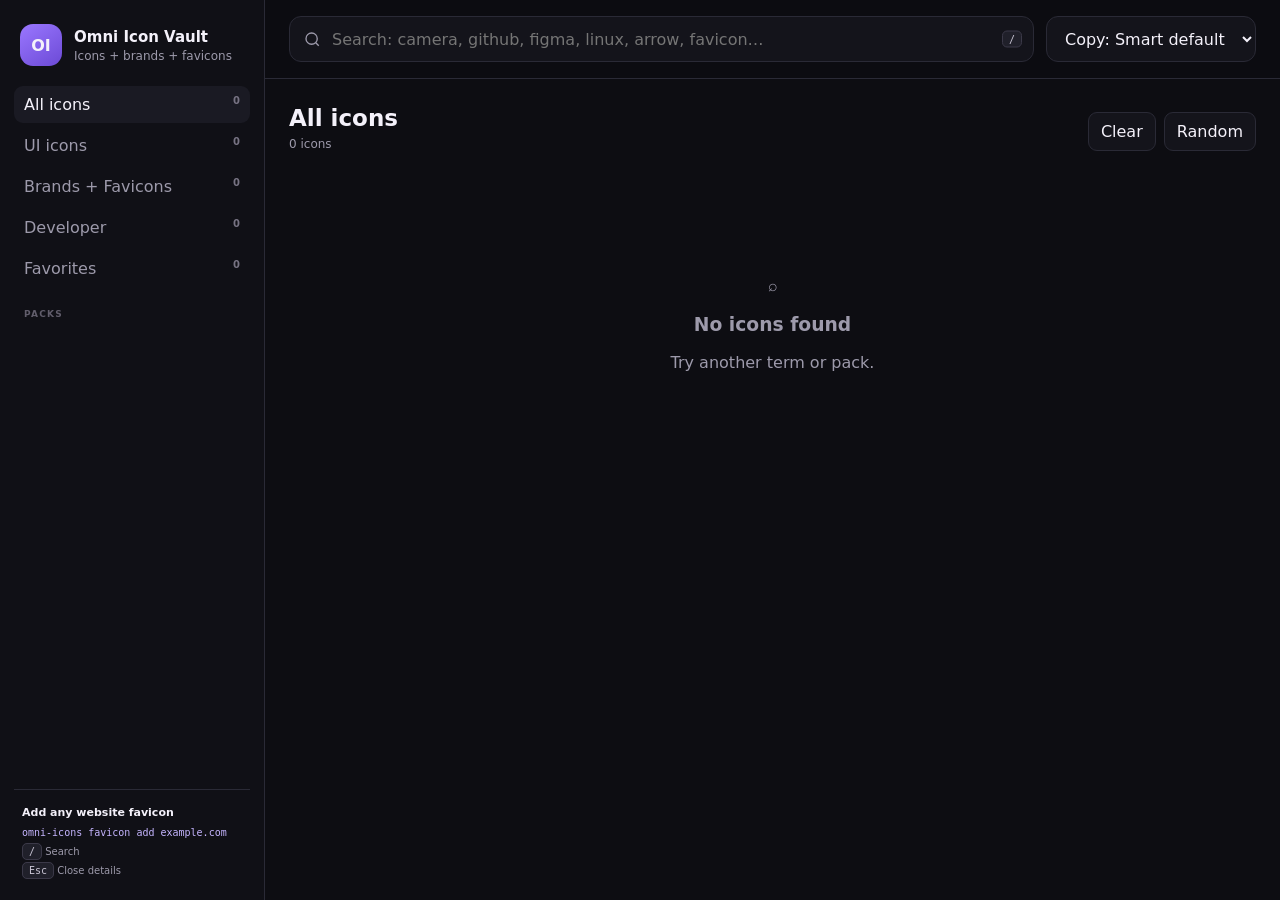
==== browser/index.html @ 98520dc5 "Omni Icon Vault 4.0.0" ====
<!doctype html><html lang="en"><head><meta charset="utf-8"><meta name="viewport" content="width=device-width,initial-scale=1"><title>Omni Icon Vault</title><link rel="stylesheet" href="../vendor/fontawesome/css/all.min.css"><link rel="stylesheet" href="../vendor/bootstrap/font/bootstrap-icons.min.css"><link rel="stylesheet" href="fonts.css"><link rel="stylesheet" href="style.css"></head><body>
<div class="shell"><aside class="sidebar"><div class="brand"><div class="brand-mark">OI</div><div><h1>Omni Icon Vault</h1><p>Icons + brands + favicons</p></div></div>
<nav class="source-list" id="sourceList">
<button class="source active" data-source="all"><span>All icons</span><b id="count-all">0</b></button>
<button class="source" data-source="kind:ui"><span>UI icons</span><b id="count-ui">0</b></button>
<button class="source" data-source="kind:brand"><span>Brands + Favicons</span><b id="count-brand">0</b></button>
<button class="source" data-source="kind:developer"><span>Developer</span><b id="count-developer">0</b></button>
<button class="source" data-source="favorites"><span>Favorites</span><b id="count-favorites">0</b></button>
<div class="nav-heading">PACKS</div><div id="packSources"></div></nav>
<div class="sidebar-note"><strong>Add any website favicon</strong><code>omni-icons favicon add example.com</code><span><kbd>/</kbd> Search</span><span><kbd>Esc</kbd> Close details</span></div></aside>
<main class="main"><header class="topbar"><div class="search-wrap"><svg viewBox="0 0 24 24"><path d="m21 21-4.3-4.3m2.3-5.2A7.5 7.5 0 1 1 4 11.5a7.5 7.5 0 0 1 15 0Z"/></svg><input id="search" autocomplete="off" placeholder="Search: camera, github, figma, linux, arrow, favicon…"><kbd>/</kbd></div><select id="copyMode"><option value="smart">Copy: Smart default</option><option value="svg">Copy: SVG</option><option value="glyph">Copy: Glyph</option><option value="html">Copy: HTML</option><option value="css">Copy: CSS</option><option value="id">Copy: Canonical ID</option></select></header>
<section class="toolbar"><div><h2 id="viewTitle">All icons</h2><p id="resultText">Loading local index…</p></div><div class="toolbar-actions"><button id="clearSearch" class="ghost">Clear</button><button id="randomIcon" class="ghost">Random</button></div></section><section class="icon-grid" id="grid"></section><div class="empty hidden" id="empty"><div>⌕</div><h3>No icons found</h3><p>Try another term or pack.</p></div><button id="loadMore" class="load-more hidden">Show more</button></main></div>
<div class="toast" id="toast">Copied</div><dialog id="details"><button class="dialog-close" id="closeDialog">×</button><div class="detail-preview" id="detailPreview"></div><div class="detail-meta"><div class="eyebrow" id="detailSource"></div><h2 id="detailName"></h2><p id="detailCode"></p><div class="copy-stack"><button data-copy="id"><b>Icon ID</b><code id="idValue"></code></button><button data-copy="glyph" id="glyphCopyButton"><b>Glyph</b><span id="glyphValue"></span></button><button data-copy="html"><b>HTML</b><code id="htmlValue"></code></button><button data-copy="css"><b>CSS</b><code id="cssValue"></code></button><button data-copy="svg" id="svgCopyButton"><b>SVG</b><span>Copy editable vector</span></button><button data-copy="asset" id="assetCopyButton"><b>Asset</b><span id="assetValue">Copy local asset path</span></button></div><button id="favoriteButton" class="favorite-button">☆ Add to favorites</button></div></dialog>
<script src="icon-data.js"></script><script src="source-meta.js"></script><script src="app.js"></script></body></html>
---- browser/fonts.css ----
/* Rewritten by tools/build-index.py after icon sources are installed. */
@font-face{font-family:"Symbols Nerd Font Mono";src:url("assets/nerd-symbols.ttf") format("truetype");font-display:block}
@font-face{font-family:"Material Symbols Outlined";src:url("assets/material-symbols-outlined.ttf") format("truetype");font-display:block}
---- browser/style.css ----
:root{--bg:#0d0d12;--panel:#14141b;--panel2:#1a1a23;--line:#2a2a36;--text:#f4f1fa;--muted:#9d9aab;--accent:#9a77ff;--accent2:#c5b5ff;--shadow:0 24px 70px rgba(0,0,0,.35)}*{box-sizing:border-box}html,body{margin:0;background:var(--bg);color:var(--text);font-family:Inter,ui-sans-serif,system-ui,sans-serif}button,input,select{font:inherit}.shell{min-height:100vh;display:grid;grid-template-columns:265px 1fr}.sidebar{position:sticky;top:0;height:100vh;border-right:1px solid var(--line);padding:20px 14px;background:#101016;display:flex;flex-direction:column;overflow:auto}.brand{display:flex;align-items:center;gap:12px;padding:4px 6px 20px}.brand-mark{width:42px;height:42px;border-radius:13px;display:grid;place-items:center;background:linear-gradient(145deg,var(--accent),#6c4ad6);font-weight:900}.brand h1{font-size:15px;margin:0 0 3px}.brand p{margin:0;color:var(--muted);font-size:12px}.source-list,#packSources{display:grid;gap:4px}.source{border:0;background:transparent;color:var(--muted);border-radius:9px;padding:9px 10px;display:flex;justify-content:space-between;cursor:pointer;text-align:left}.source:hover,.source.active{background:var(--panel2);color:var(--text)}.source b{font-size:10px;color:#777383}.nav-heading{font-size:9px;font-weight:800;letter-spacing:.14em;color:#615d6b;padding:18px 10px 7px}.sidebar-note{margin-top:auto;border-top:1px solid var(--line);padding:16px 8px 4px;color:var(--muted);font-size:10px;display:grid;gap:8px}.sidebar-note strong{color:var(--text);font-size:11px}.sidebar-note code{white-space:normal;color:var(--accent2)}kbd{border:1px solid #3b3948;background:#20202a;border-radius:5px;padding:2px 6px;color:#c9c5d4;font-size:10px}.main{min-width:0}.topbar{position:sticky;top:0;z-index:5;padding:16px 24px;border-bottom:1px solid var(--line);background:rgba(13,13,18,.88);backdrop-filter:blur(16px);display:flex;gap:12px}.search-wrap{position:relative;flex:1}.search-wrap svg{position:absolute;left:14px;top:50%;transform:translateY(-50%);width:18px;fill:none;stroke:var(--muted);stroke-width:1.8}.search-wrap input{width:100%;height:46px;border:1px solid var(--line);border-radius:12px;background:var(--panel);color:var(--text);padding:0 48px 0 42px;outline:none}.search-wrap kbd{position:absolute;right:12px;top:50%;transform:translateY(-50%)}select{border:1px solid var(--line);border-radius:12px;background:var(--panel);color:var(--text);padding:0 14px}.toolbar{padding:26px 24px 17px;display:flex;align-items:end;justify-content:space-between}.toolbar h2{margin:0;font-size:23px}.toolbar p{margin:6px 0 0;color:var(--muted);font-size:12px}.toolbar-actions{display:flex;gap:8px}.ghost,.load-more,.favorite-button{border:1px solid var(--line);background:var(--panel);color:var(--text);border-radius:9px;padding:9px 12px;cursor:pointer}.icon-grid{padding:0 24px 28px;display:grid;grid-template-columns:repeat(auto-fill,minmax(145px,1fr));gap:9px}.icon-card{position:relative;min-height:145px;border:1px solid var(--line);background:var(--panel);border-radius:13px;padding:24px 10px 10px;display:flex;flex-direction:column;align-items:center;justify-content:center;gap:10px;cursor:pointer;transition:.14s;overflow:hidden}.icon-card:hover{transform:translateY(-2px);border-color:#484355;background:#181820}.icon-card .icon{font-size:36px;height:44px;min-width:44px;display:grid;place-items:center;line-height:1}.icon-card .name{width:100%;font-size:11px;color:#d0ccd7;text-align:center;white-space:nowrap;overflow:hidden;text-overflow:ellipsis}.icon-card .pack{font-size:9px;color:#6f6b79;white-space:nowrap;overflow:hidden;text-overflow:ellipsis;max-width:100%}.kind-pill{position:absolute;left:8px;top:8px;font-size:8px;text-transform:uppercase;letter-spacing:.06em;color:#767180}.more{position:absolute;right:5px;top:2px;border:0;background:transparent;color:#777383;font-size:17px;cursor:pointer}.material-icon{font-family:"Material Symbols Outlined";font-variation-settings:'FILL' 0,'wght' 400,'GRAD' 0,'opsz' 24}.nerd-icon{font-family:"Symbols Nerd Font Mono"}.svg-icon{display:inline-grid;place-items:center;color:currentColor}.svg-icon svg{width:1em;height:1em;display:block;max-width:1em;max-height:1em}.render-fill svg{fill:currentColor}.render-stroke svg{stroke:currentColor}.raster-icon{display:block;width:1em;height:1em;object-fit:contain;border-radius:.12em}.detail-preview .raster-icon{width:1em;height:1em}.load-more{display:block;margin:0 auto 36px}.hidden{display:none!important}.empty{text-align:center;color:var(--muted);padding:80px 20px}.toast{position:fixed;left:50%;bottom:30px;z-index:20;transform:translate(-50%,20px);padding:10px 15px;background:#f3effa;color:#17131e;border-radius:9px;box-shadow:var(--shadow);opacity:0;transition:.2s}.toast.show{opacity:1;transform:translate(-50%,0)}dialog{width:min(760px,calc(100vw - 30px));border:1px solid #383544;border-radius:18px;background:#121219;color:var(--text);padding:0;box-shadow:var(--shadow);grid-template-columns:40% 60%;overflow:hidden}dialog[open]{display:grid}dialog::backdrop{background:rgba(0,0,0,.72)}.dialog-close{position:absolute;right:12px;top:10px;border:0;background:#25242d;color:#bcb7c6;border-radius:50%;width:31px;height:31px;font-size:21px}.detail-preview{min-height:390px;background:#191820;display:grid;place-items:center;font-size:92px;border-right:1px solid var(--line)}.detail-meta{padding:38px 28px 28px;min-width:0}.eyebrow{text-transform:uppercase;letter-spacing:.1em;color:var(--accent2);font-size:9px;font-weight:800}.detail-meta h2{font-size:25px;margin:8px 0}.detail-meta>p{margin:0 0 24px;color:var(--muted);font-size:12px}.copy-stack{display:grid;gap:7px}.copy-stack button{width:100%;min-width:0;text-align:left;border:1px solid var(--line);background:#181820;color:var(--text);border-radius:10px;padding:10px 12px;cursor:pointer;display:grid;grid-template-columns:70px 1fr;gap:8px}.copy-stack button:disabled{opacity:.38;cursor:not-allowed}.copy-stack b{font-size:11px}.copy-stack span,.copy-stack code{color:var(--muted);font-size:10px;white-space:nowrap;overflow:hidden;text-overflow:ellipsis}.favorite-button{margin-top:14px;width:100%}.favorite-button.on{color:#e8d87d}@media(max-width:850px){.shell{grid-template-columns:1fr}.sidebar{position:relative;height:auto;border-right:0;border-bottom:1px solid var(--line)}.source-list,#packSources{display:flex;overflow:auto}.nav-heading,.sidebar-note{display:none}.topbar{padding:12px}.toolbar{padding:20px 14px 14px}.icon-grid{padding:0 14px 22px;grid-template-columns:repeat(auto-fill,minmax(120px,1fr))}dialog[open]{display:block}.detail-preview{min-height:220px;border-right:0;border-bottom:1px solid var(--line)}}@media(max-width:560px){.topbar{flex-direction:column}.topbar select{height:42px}.toolbar-actions{display:none}.icon-grid{grid-template-columns:repeat(3,1fr);gap:7px}.icon-card{min-height:118px}.icon-card .icon{font-size:28px}.icon-card .pack{display:none}}
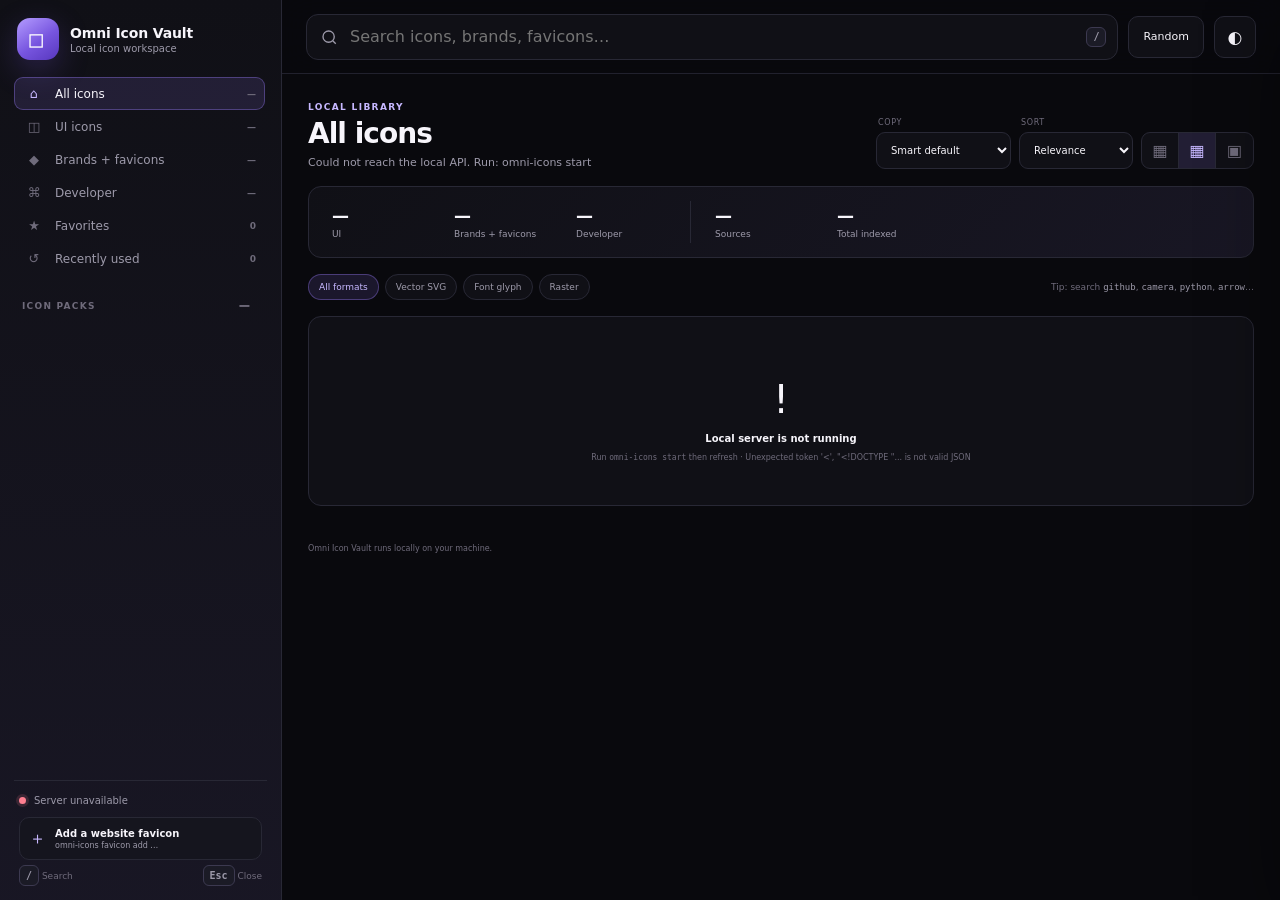
==== commit ebc9a0c9: "Upgrade Omni Icon Vault to 4.1.0" ====
--- a/browser/index.html
+++ b/browser/index.html
@@ -1,14 +1,194 @@
-<!doctype html><html lang="en"><head><meta charset="utf-8"><meta name="viewport" content="width=device-width,initial-scale=1"><title>Omni Icon Vault</title><link rel="stylesheet" href="../vendor/fontawesome/css/all.min.css"><link rel="stylesheet" href="../vendor/bootstrap/font/bootstrap-icons.min.css"><link rel="stylesheet" href="fonts.css"><link rel="stylesheet" href="style.css"></head><body>
-<div class="shell"><aside class="sidebar"><div class="brand"><div class="brand-mark">OI</div><div><h1>Omni Icon Vault</h1><p>Icons + brands + favicons</p></div></div>
-<nav class="source-list" id="sourceList">
-<button class="source active" data-source="all"><span>All icons</span><b id="count-all">0</b></button>
-<button class="source" data-source="kind:ui"><span>UI icons</span><b id="count-ui">0</b></button>
-<button class="source" data-source="kind:brand"><span>Brands + Favicons</span><b id="count-brand">0</b></button>
-<button class="source" data-source="kind:developer"><span>Developer</span><b id="count-developer">0</b></button>
-<button class="source" data-source="favorites"><span>Favorites</span><b id="count-favorites">0</b></button>
-<div class="nav-heading">PACKS</div><div id="packSources"></div></nav>
-<div class="sidebar-note"><strong>Add any website favicon</strong><code>omni-icons favicon add example.com</code><span><kbd>/</kbd> Search</span><span><kbd>Esc</kbd> Close details</span></div></aside>
-<main class="main"><header class="topbar"><div class="search-wrap"><svg viewBox="0 0 24 24"><path d="m21 21-4.3-4.3m2.3-5.2A7.5 7.5 0 1 1 4 11.5a7.5 7.5 0 0 1 15 0Z"/></svg><input id="search" autocomplete="off" placeholder="Search: camera, github, figma, linux, arrow, favicon…"><kbd>/</kbd></div><select id="copyMode"><option value="smart">Copy: Smart default</option><option value="svg">Copy: SVG</option><option value="glyph">Copy: Glyph</option><option value="html">Copy: HTML</option><option value="css">Copy: CSS</option><option value="id">Copy: Canonical ID</option></select></header>
-<section class="toolbar"><div><h2 id="viewTitle">All icons</h2><p id="resultText">Loading local index…</p></div><div class="toolbar-actions"><button id="clearSearch" class="ghost">Clear</button><button id="randomIcon" class="ghost">Random</button></div></section><section class="icon-grid" id="grid"></section><div class="empty hidden" id="empty"><div>⌕</div><h3>No icons found</h3><p>Try another term or pack.</p></div><button id="loadMore" class="load-more hidden">Show more</button></main></div>
-<div class="toast" id="toast">Copied</div><dialog id="details"><button class="dialog-close" id="closeDialog">×</button><div class="detail-preview" id="detailPreview"></div><div class="detail-meta"><div class="eyebrow" id="detailSource"></div><h2 id="detailName"></h2><p id="detailCode"></p><div class="copy-stack"><button data-copy="id"><b>Icon ID</b><code id="idValue"></code></button><button data-copy="glyph" id="glyphCopyButton"><b>Glyph</b><span id="glyphValue"></span></button><button data-copy="html"><b>HTML</b><code id="htmlValue"></code></button><button data-copy="css"><b>CSS</b><code id="cssValue"></code></button><button data-copy="svg" id="svgCopyButton"><b>SVG</b><span>Copy editable vector</span></button><button data-copy="asset" id="assetCopyButton"><b>Asset</b><span id="assetValue">Copy local asset path</span></button></div><button id="favoriteButton" class="favorite-button">☆ Add to favorites</button></div></dialog>
-<script src="icon-data.js"></script><script src="source-meta.js"></script><script src="app.js"></script></body></html>
+<!doctype html>
+<html lang="en" data-theme="dark">
+<head>
+  <meta charset="utf-8">
+  <meta name="viewport" content="width=device-width,initial-scale=1">
+  <meta name="color-scheme" content="dark light">
+  <meta name="theme-color" content="#0b0b10">
+  <title>Omni Icon Vault</title>
+  <link rel="stylesheet" href="../vendor/fontawesome/css/all.min.css">
+  <link rel="stylesheet" href="../vendor/bootstrap/font/bootstrap-icons.min.css">
+  <link rel="stylesheet" href="fonts.css">
+  <link rel="stylesheet" href="style.css">
+</head>
+<body>
+<div class="app-shell">
+  <aside class="sidebar" id="sidebar">
+    <div class="brand-row">
+      <button class="brand-mark" id="homeButton" aria-label="Show all icons">
+        <span class="brand-diamond">◇</span>
+      </button>
+      <div class="brand-copy">
+        <strong>Omni Icon Vault</strong>
+        <span id="versionLabel">Local icon workspace</span>
+      </div>
+      <button class="icon-button mobile-only" id="closeSidebar" aria-label="Close sidebar">×</button>
+    </div>
+
+    <nav class="primary-nav" id="sourceList" aria-label="Icon library filters">
+      <button class="nav-item active" data-source="all">
+        <span class="nav-icon">⌂</span><span>All icons</span><b id="count-all">—</b>
+      </button>
+      <button class="nav-item" data-source="kind:ui">
+        <span class="nav-icon">◫</span><span>UI icons</span><b id="count-ui">—</b>
+      </button>
+      <button class="nav-item" data-source="kind:brand">
+        <span class="nav-icon">◆</span><span>Brands + favicons</span><b id="count-brand">—</b>
+      </button>
+      <button class="nav-item" data-source="kind:developer">
+        <span class="nav-icon">⌘</span><span>Developer</span><b id="count-developer">—</b>
+      </button>
+      <button class="nav-item" data-source="favorites">
+        <span class="nav-icon">★</span><span>Favorites</span><b id="count-favorites">0</b>
+      </button>
+      <button class="nav-item" data-source="recent">
+        <span class="nav-icon">↺</span><span>Recently used</span><b id="count-recent">0</b>
+      </button>
+
+      <div class="nav-section-title"><span>ICON PACKS</span><button id="collapsePacks" title="Collapse icon packs">−</button></div>
+      <div id="packSources" class="pack-sources"></div>
+    </nav>
+
+    <div class="sidebar-footer">
+      <div class="local-status"><span class="status-dot" id="statusDot"></span><span id="serverStatus">Local server</span></div>
+      <button class="sidebar-action" id="copyFaviconCommand" title="Copy favicon CLI example">
+        <span>＋</span><span><strong>Add a website favicon</strong><small>omni-icons favicon add …</small></span>
+      </button>
+      <div class="shortcut-row"><span><kbd>/</kbd> Search</span><span><kbd>Esc</kbd> Close</span></div>
+    </div>
+  </aside>
+
+  <main class="workspace">
+    <header class="topbar">
+      <button class="icon-button mobile-only" id="openSidebar" aria-label="Open sidebar">☰</button>
+      <div class="search-box">
+        <svg viewBox="0 0 24 24" aria-hidden="true"><path d="m21 21-4.35-4.35m2.35-5.15A7.5 7.5 0 1 1 4 11.5a7.5 7.5 0 0 1 15 0Z"/></svg>
+        <input id="search" autocomplete="off" spellcheck="false" placeholder="Search icons, brands, favicons…">
+        <button id="clearSearch" class="search-clear hidden" aria-label="Clear search">×</button>
+        <kbd>/</kbd>
+      </div>
+      <button class="top-action" id="randomIcon" title="Open a random icon">Random</button>
+      <button class="icon-button" id="themeButton" title="Change theme" aria-label="Change theme">◐</button>
+    </header>
+
+    <section class="hero-bar">
+      <div>
+        <div class="eyebrow" id="viewEyebrow">LOCAL LIBRARY</div>
+        <h1 id="viewTitle">All icons</h1>
+        <p id="resultText">Connecting to your local icon index…</p>
+      </div>
+      <div class="hero-actions">
+        <label class="select-wrap"><span>Copy</span><select id="copyMode">
+          <option value="smart">Smart default</option>
+          <option value="svg">SVG</option>
+          <option value="glyph">Glyph</option>
+          <option value="html">HTML</option>
+          <option value="css">CSS</option>
+          <option value="id">Canonical ID</option>
+          <option value="manifest">Manifest entry</option>
+        </select></label>
+        <label class="select-wrap"><span>Sort</span><select id="sortMode">
+          <option value="relevance">Relevance</option>
+          <option value="name">Name</option>
+          <option value="pack">Pack</option>
+        </select></label>
+        <div class="density-switch" role="group" aria-label="Grid density">
+          <button data-density="compact" title="Compact grid">▦</button>
+          <button data-density="comfortable" class="active" title="Comfortable grid">▦</button>
+          <button data-density="large" title="Large grid">▣</button>
+        </div>
+      </div>
+    </section>
+
+    <section class="stat-strip" id="statStrip">
+      <button data-source="kind:ui"><strong id="statUi">—</strong><span>UI</span></button>
+      <button data-source="kind:brand"><strong id="statBrand">—</strong><span>Brands + favicons</span></button>
+      <button data-source="kind:developer"><strong id="statDeveloper">—</strong><span>Developer</span></button>
+      <div class="stat-divider"></div>
+      <div><strong id="statSources">—</strong><span>Sources</span></div>
+      <div><strong id="statTotal">—</strong><span>Total indexed</span></div>
+    </section>
+
+    <section class="filter-row" aria-label="Quick filters">
+      <div class="filter-chips" id="formatFilters">
+        <button class="chip active" data-format="all">All formats</button>
+        <button class="chip" data-format="svg">Vector SVG</button>
+        <button class="chip" data-format="font">Font glyph</button>
+        <button class="chip" data-format="raster">Raster</button>
+      </div>
+      <div class="query-help">Tip: search <code>github</code>, <code>camera</code>, <code>python</code>, <code>arrow</code>…</div>
+    </section>
+
+    <section class="icon-grid" id="grid" aria-live="polite"></section>
+
+    <section class="empty-state hidden" id="empty">
+      <div class="empty-mark">⌕</div>
+      <h2>No matching icons</h2>
+      <p>Try a broader search, another pack, or remove the format filter.</p>
+      <button class="primary-button" id="resetFilters">Reset filters</button>
+    </section>
+
+    <div class="loading-row hidden" id="loadingRow"><span></span><span></span><span></span></div>
+    <button id="loadMore" class="load-more hidden">Load more</button>
+    <div class="page-footer"><span>Omni Icon Vault runs locally on your machine.</span><span id="footerMeta"></span></div>
+  </main>
+</div>
+
+<div class="scrim hidden" id="sidebarScrim"></div>
+<div class="toast" id="toast" role="status">Copied</div>
+
+<aside class="detail-drawer" id="details" aria-hidden="true">
+  <div class="drawer-header">
+    <div><div class="eyebrow" id="detailSource"></div><h2 id="detailName">Icon</h2></div>
+    <button class="icon-button" id="closeDetails" aria-label="Close details">×</button>
+  </div>
+
+  <div class="preview-stage" id="previewStage">
+    <div class="preview-icon" id="detailPreview"></div>
+  </div>
+
+  <div class="preview-controls">
+    <label>Size <input id="previewSize" type="range" min="24" max="180" value="96"><output id="previewSizeValue">96</output></label>
+    <label>Color <input id="previewColor" type="color" value="#f5f3ff"></label>
+    <div class="preview-backgrounds" id="previewBackgrounds">
+      <button class="active" data-bg="dark" title="Dark background"></button>
+      <button data-bg="light" title="Light background"></button>
+      <button data-bg="transparent" title="Transparent grid"></button>
+    </div>
+  </div>
+
+  <div class="detail-info-grid">
+    <div><span>Source</span><strong id="detailPack">—</strong></div>
+    <div><span>Style</span><strong id="detailStyle">—</strong></div>
+    <div><span>Type</span><strong id="detailType">—</strong></div>
+    <div><span>Unicode</span><strong id="detailCode">—</strong></div>
+  </div>
+
+  <div class="id-block"><span>Canonical ID</span><code id="idValue"></code><button data-copy="id">Copy</button></div>
+
+  <div class="action-grid">
+    <button data-copy="smart" class="primary-action"><span>⌘</span><b>Copy best format</b><small id="smartFormatLabel">SVG</small></button>
+    <button data-copy="svg" id="svgCopyButton"><span>◇</span><b>Copy SVG</b><small>Editable vector</small></button>
+    <button data-copy="html" id="htmlCopyButton"><span>&lt;/&gt;</span><b>Copy HTML</b><small>Web markup</small></button>
+    <button data-copy="css" id="cssCopyButton"><span>#</span><b>Copy CSS</b><small>CSS snippet</small></button>
+    <button data-copy="glyph" id="glyphCopyButton"><span>A</span><b>Copy glyph</b><small>Font character</small></button>
+    <button data-copy="manifest"><span>{ }</span><b>Manifest entry</b><small>Project sync</small></button>
+  </div>
+
+  <div class="drawer-footer-actions">
+    <button id="favoriteButton">☆ Add to favorites</button>
+    <button id="downloadButton">↓ Download asset</button>
+  </div>
+
+  <details class="advanced-details">
+    <summary>Developer details</summary>
+    <div class="code-row"><span>HTML</span><code id="htmlValue"></code></div>
+    <div class="code-row"><span>CSS</span><code id="cssValue"></code></div>
+    <div class="code-row"><span>Glyph</span><code id="glyphValue"></code></div>
+    <div class="code-row"><span>URL</span><code id="urlValue"></code></div>
+  </details>
+</aside>
+
+<script src="app.js"></script>
+</body>
+</html>
--- a/browser/style.css
+++ b/browser/style.css
@@ -1 +1,29 @@
-:root{--bg:#0d0d12;--panel:#14141b;--panel2:#1a1a23;--line:#2a2a36;--text:#f4f1fa;--muted:#9d9aab;--accent:#9a77ff;--accent2:#c5b5ff;--shadow:0 24px 70px rgba(0,0,0,.35)}*{box-sizing:border-box}html,body{margin:0;background:var(--bg);color:var(--text);font-family:Inter,ui-sans-serif,system-ui,sans-serif}button,input,select{font:inherit}.shell{min-height:100vh;display:grid;grid-template-columns:265px 1fr}.sidebar{position:sticky;top:0;height:100vh;border-right:1px solid var(--line);padding:20px 14px;background:#101016;display:flex;flex-direction:column;overflow:auto}.brand{display:flex;align-items:center;gap:12px;padding:4px 6px 20px}.brand-mark{width:42px;height:42px;border-radius:13px;display:grid;place-items:center;background:linear-gradient(145deg,var(--accent),#6c4ad6);font-weight:900}.brand h1{font-size:15px;margin:0 0 3px}.brand p{margin:0;color:var(--muted);font-size:12px}.source-list,#packSources{display:grid;gap:4px}.source{border:0;background:transparent;color:var(--muted);border-radius:9px;padding:9px 10px;display:flex;justify-content:space-between;cursor:pointer;text-align:left}.source:hover,.source.active{background:var(--panel2);color:var(--text)}.source b{font-size:10px;color:#777383}.nav-heading{font-size:9px;font-weight:800;letter-spacing:.14em;color:#615d6b;padding:18px 10px 7px}.sidebar-note{margin-top:auto;border-top:1px solid var(--line);padding:16px 8px 4px;color:var(--muted);font-size:10px;display:grid;gap:8px}.sidebar-note strong{color:var(--text);font-size:11px}.sidebar-note code{white-space:normal;color:var(--accent2)}kbd{border:1px solid #3b3948;background:#20202a;border-radius:5px;padding:2px 6px;color:#c9c5d4;font-size:10px}.main{min-width:0}.topbar{position:sticky;top:0;z-index:5;padding:16px 24px;border-bottom:1px solid var(--line);background:rgba(13,13,18,.88);backdrop-filter:blur(16px);display:flex;gap:12px}.search-wrap{position:relative;flex:1}.search-wrap svg{position:absolute;left:14px;top:50%;transform:translateY(-50%);width:18px;fill:none;stroke:var(--muted);stroke-width:1.8}.search-wrap input{width:100%;height:46px;border:1px solid var(--line);border-radius:12px;background:var(--panel);color:var(--text);padding:0 48px 0 42px;outline:none}.search-wrap kbd{position:absolute;right:12px;top:50%;transform:translateY(-50%)}select{border:1px solid var(--line);border-radius:12px;background:var(--panel);color:var(--text);padding:0 14px}.toolbar{padding:26px 24px 17px;display:flex;align-items:end;justify-content:space-between}.toolbar h2{margin:0;font-size:23px}.toolbar p{margin:6px 0 0;color:var(--muted);font-size:12px}.toolbar-actions{display:flex;gap:8px}.ghost,.load-more,.favorite-button{border:1px solid var(--line);background:var(--panel);color:var(--text);border-radius:9px;padding:9px 12px;cursor:pointer}.icon-grid{padding:0 24px 28px;display:grid;grid-template-columns:repeat(auto-fill,minmax(145px,1fr));gap:9px}.icon-card{position:relative;min-height:145px;border:1px solid var(--line);background:var(--panel);border-radius:13px;padding:24px 10px 10px;display:flex;flex-direction:column;align-items:center;justify-content:center;gap:10px;cursor:pointer;transition:.14s;overflow:hidden}.icon-card:hover{transform:translateY(-2px);border-color:#484355;background:#181820}.icon-card .icon{font-size:36px;height:44px;min-width:44px;display:grid;place-items:center;line-height:1}.icon-card .name{width:100%;font-size:11px;color:#d0ccd7;text-align:center;white-space:nowrap;overflow:hidden;text-overflow:ellipsis}.icon-card .pack{font-size:9px;color:#6f6b79;white-space:nowrap;overflow:hidden;text-overflow:ellipsis;max-width:100%}.kind-pill{position:absolute;left:8px;top:8px;font-size:8px;text-transform:uppercase;letter-spacing:.06em;color:#767180}.more{position:absolute;right:5px;top:2px;border:0;background:transparent;color:#777383;font-size:17px;cursor:pointer}.material-icon{font-family:"Material Symbols Outlined";font-variation-settings:'FILL' 0,'wght' 400,'GRAD' 0,'opsz' 24}.nerd-icon{font-family:"Symbols Nerd Font Mono"}.svg-icon{display:inline-grid;place-items:center;color:currentColor}.svg-icon svg{width:1em;height:1em;display:block;max-width:1em;max-height:1em}.render-fill svg{fill:currentColor}.render-stroke svg{stroke:currentColor}.raster-icon{display:block;width:1em;height:1em;object-fit:contain;border-radius:.12em}.detail-preview .raster-icon{width:1em;height:1em}.load-more{display:block;margin:0 auto 36px}.hidden{display:none!important}.empty{text-align:center;color:var(--muted);padding:80px 20px}.toast{position:fixed;left:50%;bottom:30px;z-index:20;transform:translate(-50%,20px);padding:10px 15px;background:#f3effa;color:#17131e;border-radius:9px;box-shadow:var(--shadow);opacity:0;transition:.2s}.toast.show{opacity:1;transform:translate(-50%,0)}dialog{width:min(760px,calc(100vw - 30px));border:1px solid #383544;border-radius:18px;background:#121219;color:var(--text);padding:0;box-shadow:var(--shadow);grid-template-columns:40% 60%;overflow:hidden}dialog[open]{display:grid}dialog::backdrop{background:rgba(0,0,0,.72)}.dialog-close{position:absolute;right:12px;top:10px;border:0;background:#25242d;color:#bcb7c6;border-radius:50%;width:31px;height:31px;font-size:21px}.detail-preview{min-height:390px;background:#191820;display:grid;place-items:center;font-size:92px;border-right:1px solid var(--line)}.detail-meta{padding:38px 28px 28px;min-width:0}.eyebrow{text-transform:uppercase;letter-spacing:.1em;color:var(--accent2);font-size:9px;font-weight:800}.detail-meta h2{font-size:25px;margin:8px 0}.detail-meta>p{margin:0 0 24px;color:var(--muted);font-size:12px}.copy-stack{display:grid;gap:7px}.copy-stack button{width:100%;min-width:0;text-align:left;border:1px solid var(--line);background:#181820;color:var(--text);border-radius:10px;padding:10px 12px;cursor:pointer;display:grid;grid-template-columns:70px 1fr;gap:8px}.copy-stack button:disabled{opacity:.38;cursor:not-allowed}.copy-stack b{font-size:11px}.copy-stack span,.copy-stack code{color:var(--muted);font-size:10px;white-space:nowrap;overflow:hidden;text-overflow:ellipsis}.favorite-button{margin-top:14px;width:100%}.favorite-button.on{color:#e8d87d}@media(max-width:850px){.shell{grid-template-columns:1fr}.sidebar{position:relative;height:auto;border-right:0;border-bottom:1px solid var(--line)}.source-list,#packSources{display:flex;overflow:auto}.nav-heading,.sidebar-note{display:none}.topbar{padding:12px}.toolbar{padding:20px 14px 14px}.icon-grid{padding:0 14px 22px;grid-template-columns:repeat(auto-fill,minmax(120px,1fr))}dialog[open]{display:block}.detail-preview{min-height:220px;border-right:0;border-bottom:1px solid var(--line)}}@media(max-width:560px){.topbar{flex-direction:column}.topbar select{height:42px}.toolbar-actions{display:none}.icon-grid{grid-template-columns:repeat(3,1fr);gap:7px}.icon-card{min-height:118px}.icon-card .icon{font-size:28px}.icon-card .pack{display:none}}
+:root{
+  --bg:#09090d;--surface:#101016;--surface-2:#15151e;--surface-3:#1b1b26;--surface-hover:#20202c;
+  --line:#282835;--line-strong:#3c3950;--text:#f7f5fb;--muted:#9d9aaa;--muted-2:#6f6b7b;
+  --accent:#9b7cff;--accent-2:#c7b8ff;--accent-soft:rgba(155,124,255,.13);--accent-border:rgba(155,124,255,.36);
+  --good:#74d8a3;--danger:#ff7f91;--shadow:0 24px 80px rgba(0,0,0,.46);--radius:14px;--sidebar:282px;
+}
+html[data-theme="light"]{
+  --bg:#f6f5fa;--surface:#ffffff;--surface-2:#f2f0f7;--surface-3:#ebe8f2;--surface-hover:#f0edf7;
+  --line:#e1ddea;--line-strong:#cfc8df;--text:#1c1924;--muted:#6f697a;--muted-2:#9690a1;
+  --accent:#7255dc;--accent-2:#5f43c8;--accent-soft:rgba(114,85,220,.10);--accent-border:rgba(114,85,220,.28);
+  --shadow:0 24px 80px rgba(49,39,76,.15)
+}
+*{box-sizing:border-box}html{background:var(--bg)}body{margin:0;background:var(--bg);color:var(--text);font-family:Inter,ui-sans-serif,system-ui,-apple-system,"Segoe UI",sans-serif;min-width:320px}button,input,select{font:inherit}button{color:inherit}.hidden{display:none!important}kbd{font:600 10px/1 ui-monospace,SFMono-Regular,Consolas,monospace;border:1px solid var(--line-strong);background:var(--surface-3);border-radius:6px;padding:4px 6px;color:var(--muted)}code{font-family:ui-monospace,SFMono-Regular,Consolas,monospace}
+.app-shell{min-height:100vh;display:grid;grid-template-columns:var(--sidebar) minmax(0,1fr)}
+.sidebar{position:sticky;top:0;height:100vh;background:linear-gradient(180deg,var(--surface) 0%,color-mix(in srgb,var(--surface) 94%,var(--accent) 6%) 100%);border-right:1px solid var(--line);display:flex;flex-direction:column;padding:17px 14px;overflow:hidden;z-index:30}.brand-row{display:flex;align-items:center;gap:11px;padding:1px 3px 17px}.brand-mark{border:0;width:42px;height:42px;border-radius:13px;background:linear-gradient(145deg,#b49cff 0%,#7755df 55%,#5737be 100%);box-shadow:0 10px 30px rgba(123,86,227,.25);display:grid;place-items:center;cursor:pointer}.brand-diamond{font-size:25px;font-weight:800;color:white;transform:rotate(45deg)}.brand-copy{min-width:0;display:flex;flex-direction:column;gap:2px}.brand-copy strong{font-size:14px;letter-spacing:-.01em}.brand-copy span{font-size:10px;color:var(--muted);white-space:nowrap;overflow:hidden;text-overflow:ellipsis}
+.primary-nav{overflow:auto;min-height:0;padding-right:2px;scrollbar-width:thin;scrollbar-color:var(--line) transparent}.nav-item{width:100%;border:0;background:transparent;display:grid;grid-template-columns:25px minmax(0,1fr) auto;align-items:center;gap:7px;padding:9px 9px;border-radius:9px;color:var(--muted);text-align:left;cursor:pointer;transition:background .14s,color .14s}.nav-item:hover{background:var(--surface-2);color:var(--text)}.nav-item.active{background:var(--accent-soft);color:var(--text);box-shadow:inset 0 0 0 1px var(--accent-border)}.nav-item.active .nav-icon{color:var(--accent-2)}.nav-item span:nth-child(2){font-size:12px;overflow:hidden;text-overflow:ellipsis;white-space:nowrap}.nav-item b{font-size:9px;font-weight:600;color:var(--muted-2);font-variant-numeric:tabular-nums}.nav-icon{width:22px;text-align:center;font-size:13px;color:var(--muted-2)}.nav-section-title{display:flex;align-items:center;justify-content:space-between;padding:20px 8px 7px;color:var(--muted-2);font-size:9px;font-weight:800;letter-spacing:.14em}.nav-section-title button{border:0;background:transparent;color:var(--muted-2);cursor:pointer;font-size:16px}.pack-sources{display:grid;gap:2px}.pack-sources.collapsed{display:none}
+.sidebar-footer{margin-top:auto;padding:14px 5px 2px;border-top:1px solid var(--line);display:grid;gap:11px}.local-status{font-size:10px;color:var(--muted);display:flex;align-items:center;gap:8px}.status-dot{width:7px;height:7px;border-radius:50%;background:var(--muted-2);box-shadow:0 0 0 3px color-mix(in srgb,var(--muted-2) 16%,transparent)}.status-dot.online{background:var(--good);box-shadow:0 0 0 3px color-mix(in srgb,var(--good) 15%,transparent)}.status-dot.offline{background:var(--danger);box-shadow:0 0 0 3px color-mix(in srgb,var(--danger) 15%,transparent)}.sidebar-action{border:1px solid var(--line);background:var(--surface-2);border-radius:10px;padding:9px;display:flex;gap:9px;align-items:center;text-align:left;cursor:pointer}.sidebar-action>span:first-child{font-size:17px;color:var(--accent-2)}.sidebar-action strong{font-size:10px;display:block}.sidebar-action small{display:block;color:var(--muted);font-size:8px;margin-top:2px}.shortcut-row{display:flex;justify-content:space-between;color:var(--muted-2);font-size:9px}
+.workspace{min-width:0;position:relative}.topbar{height:74px;position:sticky;top:0;z-index:20;display:flex;align-items:center;gap:10px;padding:13px 24px;border-bottom:1px solid color-mix(in srgb,var(--line) 82%,transparent);background:color-mix(in srgb,var(--bg) 86%,transparent);backdrop-filter:blur(18px) saturate(130%)}.search-box{height:46px;flex:1;position:relative;max-width:940px}.search-box svg{position:absolute;left:14px;top:50%;transform:translateY(-50%);width:18px;fill:none;stroke:var(--muted);stroke-width:1.8;pointer-events:none}.search-box input{width:100%;height:100%;border:1px solid var(--line);border-radius:12px;background:var(--surface);color:var(--text);outline:none;padding:0 74px 0 43px;transition:border-color .15s,box-shadow .15s}.search-box input:focus{border-color:var(--accent-border);box-shadow:0 0 0 3px var(--accent-soft)}.search-box kbd{position:absolute;right:12px;top:50%;transform:translateY(-50%)}.search-clear{position:absolute;right:42px;top:50%;transform:translateY(-50%);border:0;background:transparent;color:var(--muted);font-size:19px;cursor:pointer}.top-action,.icon-button{height:42px;border:1px solid var(--line);background:var(--surface);border-radius:10px;cursor:pointer}.top-action{padding:0 14px;font-size:11px}.icon-button{width:42px;display:grid;place-items:center;font-size:17px}.top-action:hover,.icon-button:hover{border-color:var(--line-strong);background:var(--surface-2)}
+.hero-bar{padding:28px 26px 17px;display:flex;align-items:flex-end;justify-content:space-between;gap:20px}.eyebrow{font-size:9px;font-weight:800;letter-spacing:.15em;color:var(--accent-2)}.hero-bar h1{font-size:28px;line-height:1.08;letter-spacing:-.035em;margin:7px 0 0}.hero-bar p{font-size:11px;color:var(--muted);margin:7px 0 0}.hero-actions{display:flex;align-items:end;gap:8px}.select-wrap{display:grid;gap:5px}.select-wrap>span{font-size:8px;color:var(--muted-2);padding-left:2px;text-transform:uppercase;letter-spacing:.08em}.select-wrap select{height:37px;border:1px solid var(--line);background:var(--surface);color:var(--text);border-radius:9px;padding:0 30px 0 10px;outline:none;font-size:10px}.density-switch{display:flex;height:37px;border:1px solid var(--line);border-radius:9px;background:var(--surface);overflow:hidden}.density-switch button{width:37px;border:0;border-right:1px solid var(--line);background:transparent;color:var(--muted-2);cursor:pointer}.density-switch button:last-child{border-right:0}.density-switch button.active{background:var(--accent-soft);color:var(--accent-2)}
+.stat-strip{margin:0 26px 13px;border:1px solid var(--line);background:linear-gradient(135deg,var(--surface) 0%,color-mix(in srgb,var(--surface) 94%,var(--accent) 6%) 100%);border-radius:13px;min-height:72px;display:flex;align-items:stretch;padding:0 7px;overflow:auto}.stat-strip>button,.stat-strip>div:not(.stat-divider){min-width:122px;border:0;background:transparent;padding:13px 16px;text-align:left;display:flex;flex-direction:column;justify-content:center;gap:3px}.stat-strip>button{cursor:pointer;border-radius:9px}.stat-strip>button:hover{background:var(--surface-2)}.stat-strip strong{font-size:17px;letter-spacing:-.02em;font-variant-numeric:tabular-nums}.stat-strip span{font-size:9px;color:var(--muted)}.stat-divider{width:1px;background:var(--line);margin:14px 8px;flex:0 0 1px}
+.filter-row{padding:3px 26px 16px;display:flex;align-items:center;justify-content:space-between;gap:12px}.filter-chips{display:flex;gap:6px;overflow:auto}.chip{white-space:nowrap;border:1px solid var(--line);background:var(--surface);color:var(--muted);border-radius:999px;padding:7px 10px;font-size:9px;cursor:pointer}.chip:hover{border-color:var(--line-strong);color:var(--text)}.chip.active{background:var(--accent-soft);border-color:var(--accent-border);color:var(--accent-2)}.query-help{font-size:9px;color:var(--muted-2)}.query-help code{color:var(--muted)}
+.icon-grid{padding:0 26px 28px;display:grid;grid-template-columns:repeat(auto-fill,minmax(142px,1fr));gap:9px}.icon-grid[data-density="compact"]{grid-template-columns:repeat(auto-fill,minmax(108px,1fr));gap:6px}.icon-grid[data-density="large"]{grid-template-columns:repeat(auto-fill,minmax(190px,1fr));gap:12px}.icon-card{position:relative;min-height:154px;border:1px solid var(--line);background:var(--surface);border-radius:13px;display:flex;flex-direction:column;align-items:center;justify-content:center;padding:28px 12px 13px;gap:9px;cursor:pointer;overflow:hidden;transition:transform .14s,border-color .14s,background .14s,box-shadow .14s}.icon-grid[data-density="compact"] .icon-card{min-height:116px;padding:23px 8px 9px}.icon-grid[data-density="large"] .icon-card{min-height:190px}.icon-card:hover,.icon-card:focus-visible{transform:translateY(-2px);background:var(--surface-hover);border-color:var(--line-strong);box-shadow:0 9px 26px rgba(0,0,0,.10);outline:none}.icon-card.selected{border-color:var(--accent-border);box-shadow:inset 0 0 0 1px var(--accent-border)}.card-icon{height:48px;min-width:48px;display:grid;place-items:center;font-size:39px;line-height:1;color:var(--text)}.icon-grid[data-density="compact"] .card-icon{height:36px;font-size:29px}.icon-grid[data-density="large"] .card-icon{height:64px;font-size:54px}.card-icon svg{width:1em!important;height:1em!important;max-width:1em!important;max-height:1em!important;display:block}.render-fill svg{fill:currentColor}.render-stroke svg{stroke:currentColor}.raster-icon{width:1em;height:1em;object-fit:contain;border-radius:.12em;display:block}.material-icon{font-family:"Material Symbols Outlined";font-variation-settings:'FILL' 0,'wght' 400,'GRAD' 0,'opsz' 24}.nerd-icon{font-family:"Symbols Nerd Font Mono"}.card-name{width:100%;font-size:10px;font-weight:600;text-align:center;white-space:nowrap;overflow:hidden;text-overflow:ellipsis}.card-meta{width:100%;font-size:8px;color:var(--muted-2);text-align:center;white-space:nowrap;overflow:hidden;text-overflow:ellipsis}.card-kind{position:absolute;left:8px;top:8px;padding:3px 5px;border-radius:5px;background:var(--surface-2);font-size:7px;text-transform:uppercase;letter-spacing:.08em;color:var(--muted-2)}.card-actions{position:absolute;right:5px;top:5px;display:flex;gap:2px;opacity:0;transform:translateY(-2px);transition:.13s}.icon-card:hover .card-actions,.icon-card:focus-within .card-actions{opacity:1;transform:none}.card-actions button{width:27px;height:27px;border:0;border-radius:7px;background:var(--surface-3);color:var(--muted);cursor:pointer}.card-actions button:hover{color:var(--text);background:var(--accent-soft)}.favorite-on{color:#f1d66c!important}.format-badge{position:absolute;left:8px;bottom:8px;font-size:7px;color:var(--muted-2);opacity:.7}
+.empty-state{text-align:center;padding:90px 20px;color:var(--muted)}.empty-mark{font-size:54px;color:var(--muted-2)}.empty-state h2{margin:13px 0 7px;color:var(--text);font-size:17px}.empty-state p{font-size:10px}.primary-button,.load-more{border:1px solid var(--accent-border);background:var(--accent-soft);color:var(--accent-2);border-radius:9px;padding:9px 14px;cursor:pointer;font-size:10px}.load-more{display:block;margin:0 auto 28px;min-width:130px}.loading-row{height:48px;display:flex;justify-content:center;align-items:center;gap:5px}.loading-row span{width:6px;height:6px;border-radius:50%;background:var(--accent);animation:pulse 1s infinite alternate}.loading-row span:nth-child(2){animation-delay:.18s}.loading-row span:nth-child(3){animation-delay:.36s}@keyframes pulse{to{opacity:.2;transform:translateY(-4px)}}.page-footer{padding:10px 26px 24px;display:flex;justify-content:space-between;gap:12px;color:var(--muted-2);font-size:8px}
+.toast{position:fixed;left:50%;bottom:27px;z-index:100;transform:translate(-50%,18px);background:var(--text);color:var(--bg);border-radius:9px;padding:10px 14px;font-size:10px;font-weight:700;box-shadow:var(--shadow);opacity:0;pointer-events:none;transition:.18s}.toast.show{opacity:1;transform:translate(-50%,0)}
+.detail-drawer{position:fixed;right:0;top:0;bottom:0;width:min(455px,100vw);z-index:80;background:var(--surface);border-left:1px solid var(--line);box-shadow:var(--shadow);transform:translateX(102%);transition:transform .22s cubic-bezier(.2,.8,.2,1);overflow:auto}.detail-drawer.open{transform:none}.drawer-header{position:sticky;top:0;z-index:3;background:color-mix(in srgb,var(--surface) 92%,transparent);backdrop-filter:blur(14px);display:flex;align-items:center;justify-content:space-between;padding:18px 18px 12px;border-bottom:1px solid var(--line)}.drawer-header h2{margin:6px 0 0;font-size:20px;letter-spacing:-.025em}.preview-stage{margin:18px;height:260px;border:1px solid var(--line);border-radius:15px;background:#101017;display:grid;place-items:center;overflow:hidden;transition:background .15s}.preview-stage.light{background:#f8f7fb}.preview-stage.transparent{background-color:#f8f7fb;background-image:linear-gradient(45deg,#dedbe5 25%,transparent 25%),linear-gradient(-45deg,#dedbe5 25%,transparent 25%),linear-gradient(45deg,transparent 75%,#dedbe5 75%),linear-gradient(-45deg,transparent 75%,#dedbe5 75%);background-size:20px 20px;background-position:0 0,0 10px,10px -10px,-10px 0}.preview-icon{display:grid;place-items:center;font-size:96px;line-height:1;color:#f5f3ff;transition:font-size .05s,color .05s}.preview-icon svg{width:1em!important;height:1em!important;max-width:1em!important;max-height:1em!important}.preview-controls{padding:0 18px 15px;display:grid;grid-template-columns:1fr auto auto;gap:13px;align-items:end}.preview-controls label{display:grid;gap:5px;color:var(--muted);font-size:8px}.preview-controls label:first-child{grid-template-columns:auto 1fr auto;align-items:center;gap:8px}.preview-controls input[type="range"]{accent-color:var(--accent);min-width:80px}.preview-controls output{font-variant-numeric:tabular-nums}.preview-controls input[type="color"]{width:36px;height:28px;border:1px solid var(--line);background:var(--surface-2);border-radius:7px;padding:2px}.preview-backgrounds{display:flex;border:1px solid var(--line);border-radius:8px;overflow:hidden}.preview-backgrounds button{width:28px;height:28px;border:0;border-right:1px solid var(--line);cursor:pointer}.preview-backgrounds button:last-child{border-right:0}.preview-backgrounds button:nth-child(1){background:#101017}.preview-backgrounds button:nth-child(2){background:#f8f7fb}.preview-backgrounds button:nth-child(3){background:linear-gradient(45deg,#ddd 25%,#fff 25% 50%,#ddd 50% 75%,#fff 75%)}.preview-backgrounds button.active{box-shadow:inset 0 0 0 2px var(--accent)}.detail-info-grid{margin:0 18px 14px;border:1px solid var(--line);border-radius:11px;display:grid;grid-template-columns:1fr 1fr;overflow:hidden}.detail-info-grid>div{padding:10px 11px;border-right:1px solid var(--line);border-bottom:1px solid var(--line);min-width:0}.detail-info-grid>div:nth-child(2n){border-right:0}.detail-info-grid>div:nth-last-child(-n+2){border-bottom:0}.detail-info-grid span{display:block;color:var(--muted-2);font-size:7px;text-transform:uppercase;letter-spacing:.08em}.detail-info-grid strong{display:block;margin-top:4px;font-size:9px;white-space:nowrap;overflow:hidden;text-overflow:ellipsis}.id-block{margin:0 18px 14px;display:grid;grid-template-columns:1fr auto;gap:5px 8px;align-items:center;border:1px solid var(--line);background:var(--surface-2);border-radius:10px;padding:9px 10px}.id-block>span{grid-column:1/-1;color:var(--muted-2);font-size:7px;text-transform:uppercase;letter-spacing:.08em}.id-block code{font-size:9px;color:var(--accent-2);white-space:nowrap;overflow:hidden;text-overflow:ellipsis}.id-block button{border:0;background:transparent;color:var(--muted);font-size:9px;cursor:pointer}.action-grid{padding:0 18px;display:grid;grid-template-columns:1fr 1fr;gap:7px}.action-grid button{min-height:64px;border:1px solid var(--line);background:var(--surface-2);border-radius:10px;text-align:left;padding:9px;display:grid;grid-template-columns:27px 1fr;grid-template-rows:auto auto;column-gap:7px;cursor:pointer}.action-grid button>span{grid-row:1/3;width:27px;height:27px;border-radius:7px;background:var(--surface-3);display:grid;place-items:center;color:var(--accent-2);font-size:10px}.action-grid button b{font-size:9px;align-self:end}.action-grid button small{font-size:7px;color:var(--muted);align-self:start}.action-grid button:hover:not(:disabled){border-color:var(--accent-border);background:var(--accent-soft)}.action-grid button:disabled{opacity:.35;cursor:not-allowed}.action-grid .primary-action{border-color:var(--accent-border);background:var(--accent-soft)}.drawer-footer-actions{padding:12px 18px;display:flex;gap:7px}.drawer-footer-actions button{flex:1;border:1px solid var(--line);background:var(--surface-2);border-radius:9px;padding:9px;font-size:9px;cursor:pointer}.drawer-footer-actions button:hover{border-color:var(--line-strong)}.advanced-details{margin:2px 18px 24px;border-top:1px solid var(--line);padding-top:10px}.advanced-details summary{cursor:pointer;color:var(--muted);font-size:9px}.code-row{display:grid;grid-template-columns:50px minmax(0,1fr);gap:7px;padding:8px 0;border-bottom:1px solid var(--line)}.code-row span{font-size:8px;color:var(--muted-2)}.code-row code{font-size:8px;color:var(--muted);white-space:nowrap;overflow:hidden;text-overflow:ellipsis}
+.scrim{position:fixed;inset:0;background:rgba(0,0,0,.46);z-index:70}.mobile-only{display:none}
+@media(max-width:1080px){:root{--sidebar:245px}.query-help{display:none}.hero-actions .select-wrap:first-child{display:none}.stat-strip>button,.stat-strip>div:not(.stat-divider){min-width:106px;padding:12px}.icon-grid{grid-template-columns:repeat(auto-fill,minmax(130px,1fr))}}
+@media(max-width:820px){.app-shell{display:block}.mobile-only{display:grid}.sidebar{position:fixed;left:0;top:0;bottom:0;width:min(310px,88vw);height:100vh;transform:translateX(-102%);transition:transform .2s;box-shadow:var(--shadow)}.sidebar.open{transform:none}.brand-row .mobile-only{margin-left:auto}.topbar{height:65px;padding:10px 13px}.top-action{display:none}.hero-bar{padding:21px 15px 13px;display:block}.hero-actions{margin-top:14px;overflow:auto}.stat-strip{margin:0 15px 11px}.filter-row{padding:3px 15px 13px}.icon-grid{padding:0 15px 24px}.page-footer{padding:10px 15px 20px}.detail-drawer{width:min(455px,94vw)}}
+@media(max-width:560px){.hero-bar h1{font-size:24px}.hero-actions{display:none}.stat-strip{min-height:62px}.stat-strip>button,.stat-strip>div:not(.stat-divider){min-width:92px;padding:10px}.stat-strip strong{font-size:14px}.icon-grid{grid-template-columns:repeat(3,minmax(0,1fr));gap:6px}.icon-card{min-height:112px;padding:22px 6px 8px;border-radius:10px}.card-icon{font-size:28px;height:34px}.card-name{font-size:8px}.card-meta,.format-badge{display:none}.card-kind{font-size:6px;left:6px;top:6px}.card-actions{opacity:1}.card-actions button:first-child{display:none}.preview-stage{height:220px;margin:13px}.preview-controls{padding:0 13px 12px}.detail-info-grid,.id-block,.advanced-details{margin-left:13px;margin-right:13px}.action-grid{padding:0 13px}.drawer-footer-actions{padding:11px 13px}.filter-chips{width:100%}}
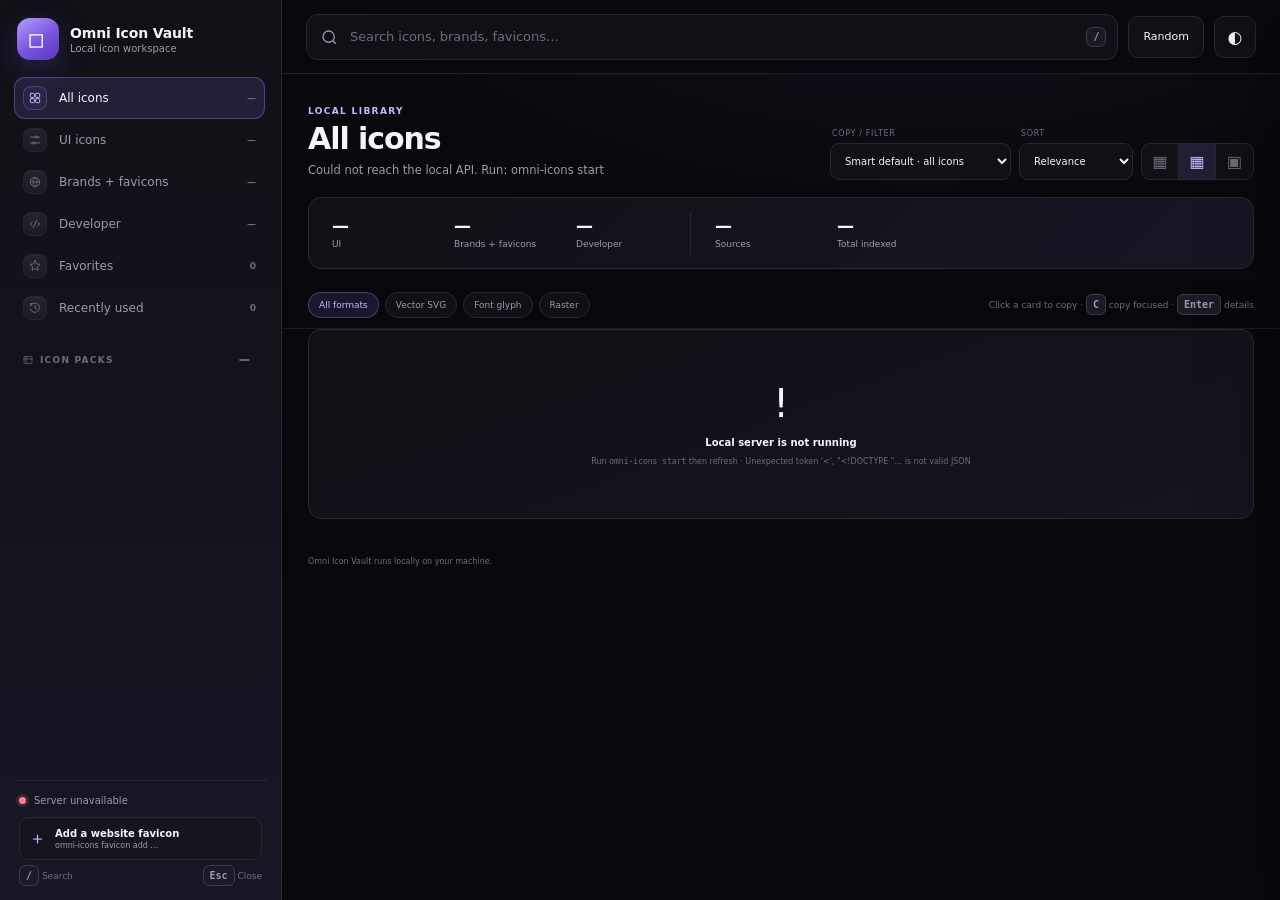
==== commit e4960d92: "Release Omni Icon Vault 4.1.2" ====
--- a/browser/index.html
+++ b/browser/index.html
@@ -9,7 +9,7 @@
   <link rel="stylesheet" href="../vendor/fontawesome/css/all.min.css">
   <link rel="stylesheet" href="../vendor/bootstrap/font/bootstrap-icons.min.css">
   <link rel="stylesheet" href="fonts.css">
-  <link rel="stylesheet" href="style.css">
+  <link rel="stylesheet" href="style.css?v=4.1.2-sidebar-r2">
 </head>
 <body>
 <div class="app-shell">
@@ -27,25 +27,25 @@
 
     <nav class="primary-nav" id="sourceList" aria-label="Icon library filters">
       <button class="nav-item active" data-source="all">
-        <span class="nav-icon">⌂</span><span>All icons</span><b id="count-all">—</b>
+        <span class="nav-icon" aria-hidden="true"><svg viewBox="0 0 24 24"><rect x="4" y="4" width="7" height="7" rx="1.5"/><rect x="13" y="4" width="7" height="7" rx="1.5"/><rect x="4" y="13" width="7" height="7" rx="1.5"/><rect x="13" y="13" width="7" height="7" rx="1.5"/></svg></span><span>All icons</span><b id="count-all">—</b>
       </button>
       <button class="nav-item" data-source="kind:ui">
-        <span class="nav-icon">◫</span><span>UI icons</span><b id="count-ui">—</b>
+        <span class="nav-icon" aria-hidden="true"><svg viewBox="0 0 24 24"><path d="M4 7h8M16 7h4M4 17h4M12 17h8"/><circle cx="14" cy="7" r="2"/><circle cx="10" cy="17" r="2"/></svg></span><span>UI icons</span><b id="count-ui">—</b>
       </button>
       <button class="nav-item" data-source="kind:brand">
-        <span class="nav-icon">◆</span><span>Brands + favicons</span><b id="count-brand">—</b>
+        <span class="nav-icon" aria-hidden="true"><svg viewBox="0 0 24 24"><circle cx="12" cy="12" r="8"/><path d="M4 12h16M12 4c2.2 2.3 3.3 5 3.3 8S14.2 17.7 12 20M12 4c-2.2 2.3-3.3 5-3.3 8S9.8 17.7 12 20"/></svg></span><span>Brands + favicons</span><b id="count-brand">—</b>
       </button>
       <button class="nav-item" data-source="kind:developer">
-        <span class="nav-icon">⌘</span><span>Developer</span><b id="count-developer">—</b>
+        <span class="nav-icon" aria-hidden="true"><svg viewBox="0 0 24 24"><path d="m8 8-4 4 4 4M16 8l4 4-4 4M14.5 5l-5 14"/></svg></span><span>Developer</span><b id="count-developer">—</b>
       </button>
       <button class="nav-item" data-source="favorites">
-        <span class="nav-icon">★</span><span>Favorites</span><b id="count-favorites">0</b>
+        <span class="nav-icon" aria-hidden="true"><svg viewBox="0 0 24 24"><path d="m12 3 2.6 5.3 5.9.9-4.3 4.2 1 5.9-5.2-2.8-5.2 2.8 1-5.9-4.3-4.2 5.9-.9L12 3Z"/></svg></span><span>Favorites</span><b id="count-favorites">0</b>
       </button>
       <button class="nav-item" data-source="recent">
-        <span class="nav-icon">↺</span><span>Recently used</span><b id="count-recent">0</b>
-      </button>
-
-      <div class="nav-section-title"><span>ICON PACKS</span><button id="collapsePacks" title="Collapse icon packs">−</button></div>
+        <span class="nav-icon" aria-hidden="true"><svg viewBox="0 0 24 24"><path d="M4.5 8.5V4.5M4.5 4.5h4"/><path d="M5 7a8 8 0 1 1-1 7"/><path d="M12 7.5V12l3 2"/></svg></span><span>Recently used</span><b id="count-recent">0</b>
+      </button>
+
+      <div class="nav-section-title"><span><svg viewBox="0 0 24 24" aria-hidden="true"><rect x="4" y="5" width="16" height="14" rx="2"/><path d="M8 5v14M4 10h16"/></svg> ICON PACKS</span><button id="collapsePacks" title="Collapse icon packs">−</button></div>
       <div id="packSources" class="pack-sources"></div>
     </nav>
 
@@ -78,12 +78,12 @@
         <p id="resultText">Connecting to your local icon index…</p>
       </div>
       <div class="hero-actions">
-        <label class="select-wrap"><span>Copy</span><select id="copyMode">
-          <option value="smart">Smart default</option>
-          <option value="svg">SVG</option>
-          <option value="glyph">Glyph</option>
-          <option value="html">HTML</option>
-          <option value="css">CSS</option>
+        <label class="select-wrap" title="Choosing a copy mode also filters the grid to icons that actually support it"><span>Copy / filter</span><select id="copyMode">
+          <option value="smart">Smart default · all icons</option>
+          <option value="svg">SVG only</option>
+          <option value="glyph">Glyph only</option>
+          <option value="html">HTML only</option>
+          <option value="css">CSS only</option>
           <option value="id">Canonical ID</option>
           <option value="manifest">Manifest entry</option>
         </select></label>
@@ -110,13 +110,18 @@
     </section>
 
     <section class="filter-row" aria-label="Quick filters">
-      <div class="filter-chips" id="formatFilters">
-        <button class="chip active" data-format="all">All formats</button>
-        <button class="chip" data-format="svg">Vector SVG</button>
-        <button class="chip" data-format="font">Font glyph</button>
-        <button class="chip" data-format="raster">Raster</button>
-      </div>
-      <div class="query-help">Tip: search <code>github</code>, <code>camera</code>, <code>python</code>, <code>arrow</code>…</div>
+      <div class="filter-left">
+        <div class="filter-chips" id="formatFilters">
+          <button class="chip active" data-format="all">All formats</button>
+          <button class="chip" data-format="svg">Vector SVG</button>
+          <button class="chip" data-format="font">Font glyph</button>
+          <button class="chip" data-format="raster">Raster</button>
+        </div>
+        <div class="capability-pill hidden" id="capabilityPill" title="The copy mode is also filtering the result grid">
+          <span class="capability-dot"></span><span id="capabilityText">SVG capable</span><button id="clearCapability" aria-label="Clear copy capability filter">×</button>
+        </div>
+      </div>
+      <div class="query-help">Click a card to copy · <kbd>C</kbd> copy focused · <kbd>Enter</kbd> details</div>
     </section>
 
     <section class="icon-grid" id="grid" aria-live="polite"></section>
@@ -163,11 +168,12 @@
     <div><span>Type</span><strong id="detailType">—</strong></div>
     <div><span>Unicode</span><strong id="detailCode">—</strong></div>
   </div>
+  <div class="detail-capabilities" id="detailCapabilities" aria-label="Available copy formats"></div>
 
   <div class="id-block"><span>Canonical ID</span><code id="idValue"></code><button data-copy="id">Copy</button></div>
 
   <div class="action-grid">
-    <button data-copy="smart" class="primary-action"><span>⌘</span><b>Copy best format</b><small id="smartFormatLabel">SVG</small></button>
+    <button data-copy="smart" class="primary-action" id="primaryCopyButton"><span>⌘</span><b id="primaryCopyLabel">Copy best format</b><small id="smartFormatLabel">SVG</small></button>
     <button data-copy="svg" id="svgCopyButton"><span>◇</span><b>Copy SVG</b><small>Editable vector</small></button>
     <button data-copy="html" id="htmlCopyButton"><span>&lt;/&gt;</span><b>Copy HTML</b><small>Web markup</small></button>
     <button data-copy="css" id="cssCopyButton"><span>#</span><b>Copy CSS</b><small>CSS snippet</small></button>
@@ -189,6 +195,6 @@
   </details>
 </aside>
 
-<script src="app.js"></script>
+<script src="app.js?v=4.1.2-sidebar-r2"></script>
 </body>
 </html>
--- a/browser/style.css
+++ b/browser/style.css
@@ -13,7 +13,7 @@
 *{box-sizing:border-box}html{background:var(--bg)}body{margin:0;background:var(--bg);color:var(--text);font-family:Inter,ui-sans-serif,system-ui,-apple-system,"Segoe UI",sans-serif;min-width:320px}button,input,select{font:inherit}button{color:inherit}.hidden{display:none!important}kbd{font:600 10px/1 ui-monospace,SFMono-Regular,Consolas,monospace;border:1px solid var(--line-strong);background:var(--surface-3);border-radius:6px;padding:4px 6px;color:var(--muted)}code{font-family:ui-monospace,SFMono-Regular,Consolas,monospace}
 .app-shell{min-height:100vh;display:grid;grid-template-columns:var(--sidebar) minmax(0,1fr)}
 .sidebar{position:sticky;top:0;height:100vh;background:linear-gradient(180deg,var(--surface) 0%,color-mix(in srgb,var(--surface) 94%,var(--accent) 6%) 100%);border-right:1px solid var(--line);display:flex;flex-direction:column;padding:17px 14px;overflow:hidden;z-index:30}.brand-row{display:flex;align-items:center;gap:11px;padding:1px 3px 17px}.brand-mark{border:0;width:42px;height:42px;border-radius:13px;background:linear-gradient(145deg,#b49cff 0%,#7755df 55%,#5737be 100%);box-shadow:0 10px 30px rgba(123,86,227,.25);display:grid;place-items:center;cursor:pointer}.brand-diamond{font-size:25px;font-weight:800;color:white;transform:rotate(45deg)}.brand-copy{min-width:0;display:flex;flex-direction:column;gap:2px}.brand-copy strong{font-size:14px;letter-spacing:-.01em}.brand-copy span{font-size:10px;color:var(--muted);white-space:nowrap;overflow:hidden;text-overflow:ellipsis}
-.primary-nav{overflow:auto;min-height:0;padding-right:2px;scrollbar-width:thin;scrollbar-color:var(--line) transparent}.nav-item{width:100%;border:0;background:transparent;display:grid;grid-template-columns:25px minmax(0,1fr) auto;align-items:center;gap:7px;padding:9px 9px;border-radius:9px;color:var(--muted);text-align:left;cursor:pointer;transition:background .14s,color .14s}.nav-item:hover{background:var(--surface-2);color:var(--text)}.nav-item.active{background:var(--accent-soft);color:var(--text);box-shadow:inset 0 0 0 1px var(--accent-border)}.nav-item.active .nav-icon{color:var(--accent-2)}.nav-item span:nth-child(2){font-size:12px;overflow:hidden;text-overflow:ellipsis;white-space:nowrap}.nav-item b{font-size:9px;font-weight:600;color:var(--muted-2);font-variant-numeric:tabular-nums}.nav-icon{width:22px;text-align:center;font-size:13px;color:var(--muted-2)}.nav-section-title{display:flex;align-items:center;justify-content:space-between;padding:20px 8px 7px;color:var(--muted-2);font-size:9px;font-weight:800;letter-spacing:.14em}.nav-section-title button{border:0;background:transparent;color:var(--muted-2);cursor:pointer;font-size:16px}.pack-sources{display:grid;gap:2px}.pack-sources.collapsed{display:none}
+.primary-nav{overflow:auto;min-height:0;padding-right:2px;scrollbar-width:thin;scrollbar-color:var(--line) transparent}.nav-item{width:100%;border:0;background:transparent;display:grid;grid-template-columns:28px minmax(0,1fr) auto;align-items:center;gap:8px;padding:9px 9px;border-radius:11px;color:var(--muted);text-align:left;cursor:pointer;transition:background .14s,color .14s,box-shadow .14s}.nav-item:hover{background:var(--surface-2);color:var(--text)}.nav-item.active{background:var(--accent-soft);color:var(--text);box-shadow:inset 0 0 0 1px var(--accent-border)}.nav-item.active .nav-icon{color:var(--accent-2);border-color:color-mix(in srgb,var(--accent) 30%,transparent);background:color-mix(in srgb,var(--accent) 16%,var(--surface-2))}.nav-item span:nth-child(2){font-size:12px;overflow:hidden;text-overflow:ellipsis;white-space:nowrap}.nav-item b{font-size:9px;font-weight:600;color:var(--muted-2);font-variant-numeric:tabular-nums}.nav-icon{width:24px;height:24px;display:inline-flex;align-items:center;justify-content:center;border-radius:8px;border:1px solid color-mix(in srgb,var(--line) 82%,transparent);background:linear-gradient(180deg,color-mix(in srgb,var(--surface-2) 94%,white 6%),var(--surface-3));color:var(--muted-2);box-shadow:inset 0 1px 0 rgba(255,255,255,.035);flex:0 0 24px;transition:color .14s,border-color .14s,background .14s,transform .14s}.nav-icon svg{width:14px;height:14px;display:block;fill:none;stroke:currentColor;stroke-width:1.7;stroke-linecap:round;stroke-linejoin:round}.nav-item:hover .nav-icon{color:var(--text);border-color:color-mix(in srgb,var(--accent) 22%,var(--line));transform:translateY(-.5px)}.nav-section-title{display:flex;align-items:center;justify-content:space-between;padding:20px 8px 7px;color:var(--muted-2);font-size:9px;font-weight:800;letter-spacing:.14em}.nav-section-title span{display:inline-flex;align-items:center;gap:6px}.nav-section-title svg{width:12px;height:12px;fill:none;stroke:currentColor;stroke-width:1.7;stroke-linecap:round;stroke-linejoin:round;opacity:.85}.nav-section-title button{border:0;background:transparent;color:var(--muted-2);cursor:pointer;font-size:16px}.pack-sources{display:grid;gap:2px}.pack-sources.collapsed{display:none}.pack-item .nav-icon{background:linear-gradient(180deg,color-mix(in srgb,var(--surface-2) 94%,white 6%),var(--surface-3));border-color:color-mix(in srgb,var(--line) 82%,transparent);color:var(--muted-2)}.pack-item:hover .nav-icon{color:var(--accent-2)}.pack-item.active .nav-icon{color:var(--accent-2)}
 .sidebar-footer{margin-top:auto;padding:14px 5px 2px;border-top:1px solid var(--line);display:grid;gap:11px}.local-status{font-size:10px;color:var(--muted);display:flex;align-items:center;gap:8px}.status-dot{width:7px;height:7px;border-radius:50%;background:var(--muted-2);box-shadow:0 0 0 3px color-mix(in srgb,var(--muted-2) 16%,transparent)}.status-dot.online{background:var(--good);box-shadow:0 0 0 3px color-mix(in srgb,var(--good) 15%,transparent)}.status-dot.offline{background:var(--danger);box-shadow:0 0 0 3px color-mix(in srgb,var(--danger) 15%,transparent)}.sidebar-action{border:1px solid var(--line);background:var(--surface-2);border-radius:10px;padding:9px;display:flex;gap:9px;align-items:center;text-align:left;cursor:pointer}.sidebar-action>span:first-child{font-size:17px;color:var(--accent-2)}.sidebar-action strong{font-size:10px;display:block}.sidebar-action small{display:block;color:var(--muted);font-size:8px;margin-top:2px}.shortcut-row{display:flex;justify-content:space-between;color:var(--muted-2);font-size:9px}
 .workspace{min-width:0;position:relative}.topbar{height:74px;position:sticky;top:0;z-index:20;display:flex;align-items:center;gap:10px;padding:13px 24px;border-bottom:1px solid color-mix(in srgb,var(--line) 82%,transparent);background:color-mix(in srgb,var(--bg) 86%,transparent);backdrop-filter:blur(18px) saturate(130%)}.search-box{height:46px;flex:1;position:relative;max-width:940px}.search-box svg{position:absolute;left:14px;top:50%;transform:translateY(-50%);width:18px;fill:none;stroke:var(--muted);stroke-width:1.8;pointer-events:none}.search-box input{width:100%;height:100%;border:1px solid var(--line);border-radius:12px;background:var(--surface);color:var(--text);outline:none;padding:0 74px 0 43px;transition:border-color .15s,box-shadow .15s}.search-box input:focus{border-color:var(--accent-border);box-shadow:0 0 0 3px var(--accent-soft)}.search-box kbd{position:absolute;right:12px;top:50%;transform:translateY(-50%)}.search-clear{position:absolute;right:42px;top:50%;transform:translateY(-50%);border:0;background:transparent;color:var(--muted);font-size:19px;cursor:pointer}.top-action,.icon-button{height:42px;border:1px solid var(--line);background:var(--surface);border-radius:10px;cursor:pointer}.top-action{padding:0 14px;font-size:11px}.icon-button{width:42px;display:grid;place-items:center;font-size:17px}.top-action:hover,.icon-button:hover{border-color:var(--line-strong);background:var(--surface-2)}
 .hero-bar{padding:28px 26px 17px;display:flex;align-items:flex-end;justify-content:space-between;gap:20px}.eyebrow{font-size:9px;font-weight:800;letter-spacing:.15em;color:var(--accent-2)}.hero-bar h1{font-size:28px;line-height:1.08;letter-spacing:-.035em;margin:7px 0 0}.hero-bar p{font-size:11px;color:var(--muted);margin:7px 0 0}.hero-actions{display:flex;align-items:end;gap:8px}.select-wrap{display:grid;gap:5px}.select-wrap>span{font-size:8px;color:var(--muted-2);padding-left:2px;text-transform:uppercase;letter-spacing:.08em}.select-wrap select{height:37px;border:1px solid var(--line);background:var(--surface);color:var(--text);border-radius:9px;padding:0 30px 0 10px;outline:none;font-size:10px}.density-switch{display:flex;height:37px;border:1px solid var(--line);border-radius:9px;background:var(--surface);overflow:hidden}.density-switch button{width:37px;border:0;border-right:1px solid var(--line);background:transparent;color:var(--muted-2);cursor:pointer}.density-switch button:last-child{border-right:0}.density-switch button.active{background:var(--accent-soft);color:var(--accent-2)}
@@ -27,3 +27,31 @@
 @media(max-width:1080px){:root{--sidebar:245px}.query-help{display:none}.hero-actions .select-wrap:first-child{display:none}.stat-strip>button,.stat-strip>div:not(.stat-divider){min-width:106px;padding:12px}.icon-grid{grid-template-columns:repeat(auto-fill,minmax(130px,1fr))}}
 @media(max-width:820px){.app-shell{display:block}.mobile-only{display:grid}.sidebar{position:fixed;left:0;top:0;bottom:0;width:min(310px,88vw);height:100vh;transform:translateX(-102%);transition:transform .2s;box-shadow:var(--shadow)}.sidebar.open{transform:none}.brand-row .mobile-only{margin-left:auto}.topbar{height:65px;padding:10px 13px}.top-action{display:none}.hero-bar{padding:21px 15px 13px;display:block}.hero-actions{margin-top:14px;overflow:auto}.stat-strip{margin:0 15px 11px}.filter-row{padding:3px 15px 13px}.icon-grid{padding:0 15px 24px}.page-footer{padding:10px 15px 20px}.detail-drawer{width:min(455px,94vw)}}
 @media(max-width:560px){.hero-bar h1{font-size:24px}.hero-actions{display:none}.stat-strip{min-height:62px}.stat-strip>button,.stat-strip>div:not(.stat-divider){min-width:92px;padding:10px}.stat-strip strong{font-size:14px}.icon-grid{grid-template-columns:repeat(3,minmax(0,1fr));gap:6px}.icon-card{min-height:112px;padding:22px 6px 8px;border-radius:10px}.card-icon{font-size:28px;height:34px}.card-name{font-size:8px}.card-meta,.format-badge{display:none}.card-kind{font-size:6px;left:6px;top:6px}.card-actions{opacity:1}.card-actions button:first-child{display:none}.preview-stage{height:220px;margin:13px}.preview-controls{padding:0 13px 12px}.detail-info-grid,.id-block,.advanced-details{margin-left:13px;margin-right:13px}.action-grid{padding:0 13px}.drawer-footer-actions{padding:11px 13px}.filter-chips{width:100%}}
+
+/* v4.1.2 final usability polish */
+body{background:
+  radial-gradient(900px 500px at 72% -140px,color-mix(in srgb,var(--accent) 9%,transparent),transparent 70%),
+  var(--bg)}
+.topbar{box-shadow:0 1px 0 rgba(255,255,255,.015)}
+.search-box input{font-size:13px;letter-spacing:-.005em}.search-box input::placeholder{color:var(--muted-2)}
+.search-box:focus-within svg{stroke:var(--accent-2)}
+.hero-bar{padding-top:32px}.hero-bar h1{font-size:30px}.hero-bar p{font-size:11.5px;line-height:1.5}
+.select-wrap select.capability-active{border-color:var(--accent-border);background:linear-gradient(180deg,var(--surface),var(--accent-soft));color:var(--accent-2)}
+.filter-row{position:sticky;top:74px;z-index:14;padding-top:10px;padding-bottom:10px;background:color-mix(in srgb,var(--bg) 90%,transparent);backdrop-filter:blur(18px) saturate(135%);border-bottom:1px solid color-mix(in srgb,var(--line) 64%,transparent)}
+.filter-left{display:flex;align-items:center;gap:8px;min-width:0}.capability-pill{height:29px;display:flex;align-items:center;gap:7px;padding:0 6px 0 9px;border:1px solid var(--accent-border);border-radius:999px;background:var(--accent-soft);color:var(--accent-2);white-space:nowrap;font-size:9px;font-weight:700}.capability-dot{width:6px;height:6px;border-radius:50%;background:var(--accent);box-shadow:0 0 0 3px color-mix(in srgb,var(--accent) 14%,transparent)}.capability-pill button{border:0;background:transparent;color:inherit;width:20px;height:20px;border-radius:50%;cursor:pointer;line-height:1}.capability-pill button:hover{background:color-mix(in srgb,var(--accent) 16%,transparent)}
+.icon-card{isolation:isolate;background:linear-gradient(160deg,var(--surface) 0%,color-mix(in srgb,var(--surface) 96%,var(--accent) 4%) 100%);padding-bottom:30px}.icon-card:before{content:"";position:absolute;z-index:-1;inset:auto 15% -50% 15%;height:55%;border-radius:50%;background:var(--accent);filter:blur(44px);opacity:0;transition:opacity .16s}.icon-card:hover:before,.icon-card:focus-visible:before{opacity:.07}.icon-card:hover,.icon-card:focus-visible{transform:translateY(-3px);box-shadow:0 15px 36px rgba(0,0,0,.16)}
+.card-icon{transition:transform .16s,color .16s}.icon-card:hover .card-icon{transform:scale(1.05);color:var(--accent-2)}
+.card-capabilities{position:absolute;left:8px;bottom:8px;display:flex;gap:3px;max-width:calc(100% - 76px);overflow:hidden}.capability-badge{height:16px;display:inline-flex;align-items:center;border:1px solid var(--line);background:var(--surface-2);border-radius:5px;padding:0 4px;font-size:6px;font-weight:800;letter-spacing:.045em;color:var(--muted-2)}.capability-badge.active{border-color:var(--accent-border);background:var(--accent-soft);color:var(--accent-2)}
+.card-copy-hint{position:absolute;right:8px;bottom:9px;font-size:6px;font-weight:800;letter-spacing:.07em;color:var(--muted-2);transition:color .14s}.icon-card:hover .card-copy-hint,.icon-card:focus-visible .card-copy-hint{color:var(--accent-2)}
+.format-badge{display:none}.card-actions{z-index:2}.card-kind{backdrop-filter:blur(8px)}
+.skeleton-card{pointer-events:none;gap:11px}.skeleton-icon,.skeleton-line{background:linear-gradient(90deg,var(--surface-2) 25%,var(--surface-3) 50%,var(--surface-2) 75%);background-size:220% 100%;animation:skeleton-shimmer 1.15s linear infinite;border-radius:8px}.skeleton-icon{width:48px;height:48px;border-radius:13px}.skeleton-line{height:8px;width:56%}.skeleton-line.wide{width:76%}@keyframes skeleton-shimmer{to{background-position:-220% 0}}
+.empty-state{max-width:520px;margin:0 auto;padding:86px 20px}.empty-mark{width:72px;height:72px;margin:0 auto;display:grid;place-items:center;border:1px solid var(--line);border-radius:20px;background:var(--surface);font-size:38px}.empty-state p{font-size:11px;line-height:1.55}
+.load-more{min-width:156px;padding:10px 18px;font-weight:700;box-shadow:0 7px 20px color-mix(in srgb,var(--accent) 10%,transparent)}.load-more:hover{background:color-mix(in srgb,var(--accent-soft) 75%,var(--surface));transform:translateY(-1px)}
+.detail-drawer{background:linear-gradient(180deg,var(--surface),color-mix(in srgb,var(--surface) 97%,var(--accent) 3%))}.preview-stage{box-shadow:inset 0 0 0 1px rgba(255,255,255,.012),0 14px 34px rgba(0,0,0,.09)}
+.detail-capabilities{margin:-3px 18px 14px;display:flex;flex-wrap:wrap;gap:5px}.detail-capability{height:23px;display:inline-flex;align-items:center;border:1px solid var(--line);background:var(--surface-2);border-radius:7px;padding:0 7px;font-size:7px;font-weight:800;letter-spacing:.055em;color:var(--muted)}.detail-capability.active{border-color:var(--accent-border);background:var(--accent-soft);color:var(--accent-2)}.detail-capability.muted{opacity:.7}
+.action-grid button{transition:border-color .14s,background .14s,transform .14s}.action-grid button:hover:not(:disabled){transform:translateY(-1px)}.action-grid .primary-action{background:linear-gradient(145deg,var(--accent-soft),color-mix(in srgb,var(--accent-soft) 65%,var(--surface-2)))}
+.toast{border:1px solid color-mix(in srgb,var(--text) 15%,transparent)}
+@media(max-width:1080px){.filter-row{top:74px}.hero-actions .select-wrap:first-child{display:grid}}
+@media(max-width:820px){.filter-row{top:65px}.filter-left{overflow:auto}.capability-pill{flex:0 0 auto}.hero-actions{padding-bottom:2px}.hero-actions .select-wrap{flex:0 0 auto}}
+@media(max-width:560px){.hero-actions{display:grid;grid-template-columns:1fr 1fr auto;overflow:visible}.hero-actions .select-wrap{min-width:0}.hero-actions .select-wrap select{width:100%}.density-switch{display:none}.filter-row{align-items:flex-start;display:block}.filter-left{display:grid;gap:8px}.filter-chips{width:100%}.capability-pill{width:max-content}.query-help{display:none}.icon-grid{grid-template-columns:repeat(2,minmax(0,1fr));gap:7px}.icon-card{min-height:126px;padding:24px 7px 30px}.card-meta{display:block;font-size:7px}.card-capabilities{left:6px;bottom:7px}.capability-badge{font-size:5.5px;padding:0 3px}.card-copy-hint{right:6px;bottom:8px;font-size:5.5px}.card-actions button:first-child{display:grid}.detail-capabilities{margin-left:13px;margin-right:13px}}
+@media(max-width:380px){.hero-actions{grid-template-columns:1fr}.icon-grid{grid-template-columns:repeat(2,minmax(0,1fr))}.card-capabilities .capability-badge:nth-child(n+3){display:none}}
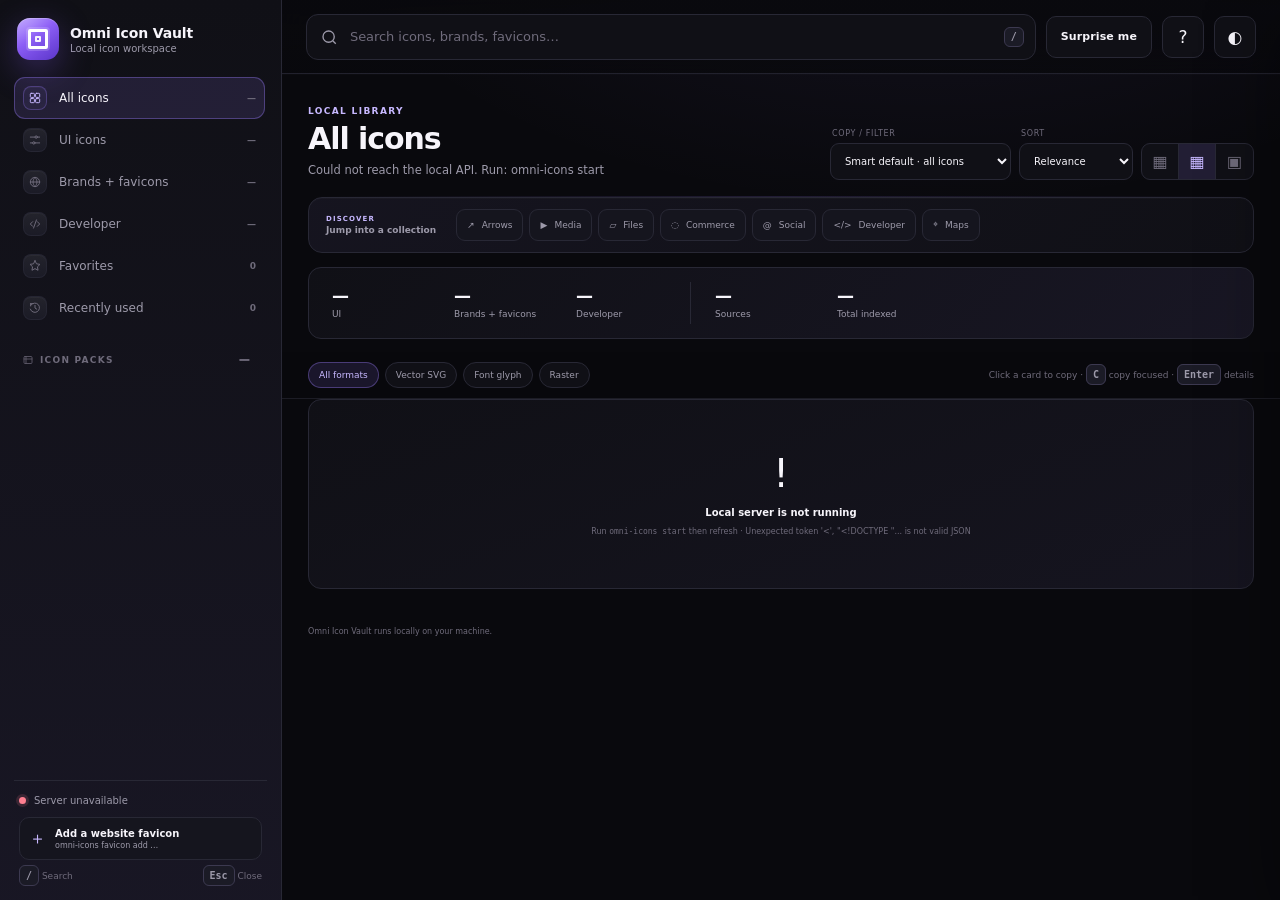
==== commit 6a6ffd3e: "Release Omni Icon Vault 4.2.0 — Flagship" ====
--- a/browser/index.html
+++ b/browser/index.html
@@ -9,14 +9,14 @@
   <link rel="stylesheet" href="../vendor/fontawesome/css/all.min.css">
   <link rel="stylesheet" href="../vendor/bootstrap/font/bootstrap-icons.min.css">
   <link rel="stylesheet" href="fonts.css">
-  <link rel="stylesheet" href="style.css?v=4.1.2-sidebar-r2">
+  <link rel="stylesheet" href="style.css?v=4.2.0">
 </head>
 <body>
 <div class="app-shell">
   <aside class="sidebar" id="sidebar">
     <div class="brand-row">
       <button class="brand-mark" id="homeButton" aria-label="Show all icons">
-        <span class="brand-diamond">◇</span>
+        <span class="brand-glyph" aria-hidden="true"><span></span></span>
       </button>
       <div class="brand-copy">
         <strong>Omni Icon Vault</strong>
@@ -67,7 +67,8 @@
         <button id="clearSearch" class="search-clear hidden" aria-label="Clear search">×</button>
         <kbd>/</kbd>
       </div>
-      <button class="top-action" id="randomIcon" title="Open a random icon">Random</button>
+      <button class="top-action" id="randomIcon" title="Open a random icon">Surprise me</button>
+      <button class="icon-button" id="shortcutButton" title="Keyboard shortcuts" aria-label="Keyboard shortcuts">?</button>
       <button class="icon-button" id="themeButton" title="Change theme" aria-label="Change theme">◐</button>
     </header>
 
@@ -84,6 +85,7 @@
           <option value="glyph">Glyph only</option>
           <option value="html">HTML only</option>
           <option value="css">CSS only</option>
+          <option value="react">React JSX only</option>
           <option value="id">Canonical ID</option>
           <option value="manifest">Manifest entry</option>
         </select></label>
@@ -100,6 +102,19 @@
       </div>
     </section>
 
+    <section class="discover-strip" id="discoverStrip" aria-label="Discover icons">
+      <div class="discover-copy"><span>DISCOVER</span><strong>Jump into a collection</strong></div>
+      <div class="discover-chips">
+        <button data-query="arrow">↗ <span>Arrows</span></button>
+        <button data-query="media">▶ <span>Media</span></button>
+        <button data-query="file folder">▱ <span>Files</span></button>
+        <button data-query="shopping cart">◌ <span>Commerce</span></button>
+        <button data-query="social brand">@ <span>Social</span></button>
+        <button data-query="code terminal">&lt;/&gt; <span>Developer</span></button>
+        <button data-query="map location">⌖ <span>Maps</span></button>
+      </div>
+    </section>
+
     <section class="stat-strip" id="statStrip">
       <button data-source="kind:ui"><strong id="statUi">—</strong><span>UI</span></button>
       <button data-source="kind:brand"><strong id="statBrand">—</strong><span>Brands + favicons</span></button>
@@ -131,6 +146,7 @@
       <h2>No matching icons</h2>
       <p>Try a broader search, another pack, or remove the format filter.</p>
       <button class="primary-button" id="resetFilters">Reset filters</button>
+      <div class="empty-suggestions"><button data-query="arrow">Arrows</button><button data-query="home">Home</button><button data-query="github">GitHub</button><button data-query="camera">Camera</button></div>
     </section>
 
     <div class="loading-row hidden" id="loadingRow"><span></span><span></span><span></span></div>
@@ -153,13 +169,21 @@
   </div>
 
   <div class="preview-controls">
-    <label>Size <input id="previewSize" type="range" min="24" max="180" value="96"><output id="previewSizeValue">96</output></label>
+    <label class="preview-size-control">
+      <span>Size</span>
+      <input id="previewSize" type="range" min="8" max="512" step="1" value="96" aria-label="Preview size slider">
+      <span class="preview-size-field">
+        <input id="previewSizeInput" type="number" min="8" max="512" step="1" value="96" inputmode="numeric" aria-label="Exact preview size in pixels">
+        <span>px</span>
+      </span>
+    </label>
     <label>Color <input id="previewColor" type="color" value="#f5f3ff"></label>
     <div class="preview-backgrounds" id="previewBackgrounds">
       <button class="active" data-bg="dark" title="Dark background"></button>
       <button data-bg="light" title="Light background"></button>
       <button data-bg="transparent" title="Transparent grid"></button>
     </div>
+    <div class="size-presets" id="sizePresets" aria-label="Preview size presets"><button data-size="16">16</button><button data-size="24">24</button><button data-size="32">32</button><button data-size="48">48</button><button data-size="64">64</button><button data-size="96">96</button><button data-size="128">128</button><button data-size="256">256</button></div>
   </div>
 
   <div class="detail-info-grid">
@@ -177,6 +201,7 @@
     <button data-copy="svg" id="svgCopyButton"><span>◇</span><b>Copy SVG</b><small>Editable vector</small></button>
     <button data-copy="html" id="htmlCopyButton"><span>&lt;/&gt;</span><b>Copy HTML</b><small>Web markup</small></button>
     <button data-copy="css" id="cssCopyButton"><span>#</span><b>Copy CSS</b><small>CSS snippet</small></button>
+    <button data-copy="react" id="reactCopyButton"><span>R</span><b>Copy React</b><small>JSX component</small></button>
     <button data-copy="glyph" id="glyphCopyButton"><span>A</span><b>Copy glyph</b><small>Font character</small></button>
     <button data-copy="manifest"><span>{ }</span><b>Manifest entry</b><small>Project sync</small></button>
   </div>
@@ -184,6 +209,7 @@
   <div class="drawer-footer-actions">
     <button id="favoriteButton">☆ Add to favorites</button>
     <button id="downloadButton">↓ Download asset</button>
+    <button id="shareButton">↗ Copy deep link</button>
   </div>
 
   <details class="advanced-details">
@@ -195,6 +221,20 @@
   </details>
 </aside>
 
-<script src="app.js?v=4.1.2-sidebar-r2"></script>
+
+<div class="modal-shell hidden" id="shortcutModal" role="dialog" aria-modal="true" aria-labelledby="shortcutTitle">
+  <div class="modal-card">
+    <div class="modal-head"><div><div class="eyebrow">OMNI COMMANDS</div><h2 id="shortcutTitle">Keyboard shortcuts</h2></div><button class="icon-button" id="closeShortcutModal" aria-label="Close shortcuts">×</button></div>
+    <div class="shortcut-grid">
+      <div><kbd>/</kbd><span>Focus search</span></div><div><kbd>Ctrl K</kbd><span>Focus search</span></div>
+      <div><kbd>Enter</kbd><span>Open first / focused icon</span></div><div><kbd>C</kbd><span>Copy focused icon</span></div>
+      <div><kbd>R</kbd><span>Surprise me</span></div><div><kbd>?</kbd><span>Open this guide</span></div>
+      <div><kbd>Esc</kbd><span>Close details or dialogs</span></div><div><kbd>F</kbd><span>Toggle favorite in details</span></div>
+    </div>
+    <div class="modal-note">Tip: icon detail links are shareable. Use <b>Copy deep link</b> to return to the exact icon later.</div>
+  </div>
+</div>
+
+<script src="app.js?v=4.2.0"></script>
 </body>
 </html>
--- a/browser/style.css
+++ b/browser/style.css
@@ -22,7 +22,7 @@
 .icon-grid{padding:0 26px 28px;display:grid;grid-template-columns:repeat(auto-fill,minmax(142px,1fr));gap:9px}.icon-grid[data-density="compact"]{grid-template-columns:repeat(auto-fill,minmax(108px,1fr));gap:6px}.icon-grid[data-density="large"]{grid-template-columns:repeat(auto-fill,minmax(190px,1fr));gap:12px}.icon-card{position:relative;min-height:154px;border:1px solid var(--line);background:var(--surface);border-radius:13px;display:flex;flex-direction:column;align-items:center;justify-content:center;padding:28px 12px 13px;gap:9px;cursor:pointer;overflow:hidden;transition:transform .14s,border-color .14s,background .14s,box-shadow .14s}.icon-grid[data-density="compact"] .icon-card{min-height:116px;padding:23px 8px 9px}.icon-grid[data-density="large"] .icon-card{min-height:190px}.icon-card:hover,.icon-card:focus-visible{transform:translateY(-2px);background:var(--surface-hover);border-color:var(--line-strong);box-shadow:0 9px 26px rgba(0,0,0,.10);outline:none}.icon-card.selected{border-color:var(--accent-border);box-shadow:inset 0 0 0 1px var(--accent-border)}.card-icon{height:48px;min-width:48px;display:grid;place-items:center;font-size:39px;line-height:1;color:var(--text)}.icon-grid[data-density="compact"] .card-icon{height:36px;font-size:29px}.icon-grid[data-density="large"] .card-icon{height:64px;font-size:54px}.card-icon svg{width:1em!important;height:1em!important;max-width:1em!important;max-height:1em!important;display:block}.render-fill svg{fill:currentColor}.render-stroke svg{stroke:currentColor}.raster-icon{width:1em;height:1em;object-fit:contain;border-radius:.12em;display:block}.material-icon{font-family:"Material Symbols Outlined";font-variation-settings:'FILL' 0,'wght' 400,'GRAD' 0,'opsz' 24}.nerd-icon{font-family:"Symbols Nerd Font Mono"}.card-name{width:100%;font-size:10px;font-weight:600;text-align:center;white-space:nowrap;overflow:hidden;text-overflow:ellipsis}.card-meta{width:100%;font-size:8px;color:var(--muted-2);text-align:center;white-space:nowrap;overflow:hidden;text-overflow:ellipsis}.card-kind{position:absolute;left:8px;top:8px;padding:3px 5px;border-radius:5px;background:var(--surface-2);font-size:7px;text-transform:uppercase;letter-spacing:.08em;color:var(--muted-2)}.card-actions{position:absolute;right:5px;top:5px;display:flex;gap:2px;opacity:0;transform:translateY(-2px);transition:.13s}.icon-card:hover .card-actions,.icon-card:focus-within .card-actions{opacity:1;transform:none}.card-actions button{width:27px;height:27px;border:0;border-radius:7px;background:var(--surface-3);color:var(--muted);cursor:pointer}.card-actions button:hover{color:var(--text);background:var(--accent-soft)}.favorite-on{color:#f1d66c!important}.format-badge{position:absolute;left:8px;bottom:8px;font-size:7px;color:var(--muted-2);opacity:.7}
 .empty-state{text-align:center;padding:90px 20px;color:var(--muted)}.empty-mark{font-size:54px;color:var(--muted-2)}.empty-state h2{margin:13px 0 7px;color:var(--text);font-size:17px}.empty-state p{font-size:10px}.primary-button,.load-more{border:1px solid var(--accent-border);background:var(--accent-soft);color:var(--accent-2);border-radius:9px;padding:9px 14px;cursor:pointer;font-size:10px}.load-more{display:block;margin:0 auto 28px;min-width:130px}.loading-row{height:48px;display:flex;justify-content:center;align-items:center;gap:5px}.loading-row span{width:6px;height:6px;border-radius:50%;background:var(--accent);animation:pulse 1s infinite alternate}.loading-row span:nth-child(2){animation-delay:.18s}.loading-row span:nth-child(3){animation-delay:.36s}@keyframes pulse{to{opacity:.2;transform:translateY(-4px)}}.page-footer{padding:10px 26px 24px;display:flex;justify-content:space-between;gap:12px;color:var(--muted-2);font-size:8px}
 .toast{position:fixed;left:50%;bottom:27px;z-index:100;transform:translate(-50%,18px);background:var(--text);color:var(--bg);border-radius:9px;padding:10px 14px;font-size:10px;font-weight:700;box-shadow:var(--shadow);opacity:0;pointer-events:none;transition:.18s}.toast.show{opacity:1;transform:translate(-50%,0)}
-.detail-drawer{position:fixed;right:0;top:0;bottom:0;width:min(455px,100vw);z-index:80;background:var(--surface);border-left:1px solid var(--line);box-shadow:var(--shadow);transform:translateX(102%);transition:transform .22s cubic-bezier(.2,.8,.2,1);overflow:auto}.detail-drawer.open{transform:none}.drawer-header{position:sticky;top:0;z-index:3;background:color-mix(in srgb,var(--surface) 92%,transparent);backdrop-filter:blur(14px);display:flex;align-items:center;justify-content:space-between;padding:18px 18px 12px;border-bottom:1px solid var(--line)}.drawer-header h2{margin:6px 0 0;font-size:20px;letter-spacing:-.025em}.preview-stage{margin:18px;height:260px;border:1px solid var(--line);border-radius:15px;background:#101017;display:grid;place-items:center;overflow:hidden;transition:background .15s}.preview-stage.light{background:#f8f7fb}.preview-stage.transparent{background-color:#f8f7fb;background-image:linear-gradient(45deg,#dedbe5 25%,transparent 25%),linear-gradient(-45deg,#dedbe5 25%,transparent 25%),linear-gradient(45deg,transparent 75%,#dedbe5 75%),linear-gradient(-45deg,transparent 75%,#dedbe5 75%);background-size:20px 20px;background-position:0 0,0 10px,10px -10px,-10px 0}.preview-icon{display:grid;place-items:center;font-size:96px;line-height:1;color:#f5f3ff;transition:font-size .05s,color .05s}.preview-icon svg{width:1em!important;height:1em!important;max-width:1em!important;max-height:1em!important}.preview-controls{padding:0 18px 15px;display:grid;grid-template-columns:1fr auto auto;gap:13px;align-items:end}.preview-controls label{display:grid;gap:5px;color:var(--muted);font-size:8px}.preview-controls label:first-child{grid-template-columns:auto 1fr auto;align-items:center;gap:8px}.preview-controls input[type="range"]{accent-color:var(--accent);min-width:80px}.preview-controls output{font-variant-numeric:tabular-nums}.preview-controls input[type="color"]{width:36px;height:28px;border:1px solid var(--line);background:var(--surface-2);border-radius:7px;padding:2px}.preview-backgrounds{display:flex;border:1px solid var(--line);border-radius:8px;overflow:hidden}.preview-backgrounds button{width:28px;height:28px;border:0;border-right:1px solid var(--line);cursor:pointer}.preview-backgrounds button:last-child{border-right:0}.preview-backgrounds button:nth-child(1){background:#101017}.preview-backgrounds button:nth-child(2){background:#f8f7fb}.preview-backgrounds button:nth-child(3){background:linear-gradient(45deg,#ddd 25%,#fff 25% 50%,#ddd 50% 75%,#fff 75%)}.preview-backgrounds button.active{box-shadow:inset 0 0 0 2px var(--accent)}.detail-info-grid{margin:0 18px 14px;border:1px solid var(--line);border-radius:11px;display:grid;grid-template-columns:1fr 1fr;overflow:hidden}.detail-info-grid>div{padding:10px 11px;border-right:1px solid var(--line);border-bottom:1px solid var(--line);min-width:0}.detail-info-grid>div:nth-child(2n){border-right:0}.detail-info-grid>div:nth-last-child(-n+2){border-bottom:0}.detail-info-grid span{display:block;color:var(--muted-2);font-size:7px;text-transform:uppercase;letter-spacing:.08em}.detail-info-grid strong{display:block;margin-top:4px;font-size:9px;white-space:nowrap;overflow:hidden;text-overflow:ellipsis}.id-block{margin:0 18px 14px;display:grid;grid-template-columns:1fr auto;gap:5px 8px;align-items:center;border:1px solid var(--line);background:var(--surface-2);border-radius:10px;padding:9px 10px}.id-block>span{grid-column:1/-1;color:var(--muted-2);font-size:7px;text-transform:uppercase;letter-spacing:.08em}.id-block code{font-size:9px;color:var(--accent-2);white-space:nowrap;overflow:hidden;text-overflow:ellipsis}.id-block button{border:0;background:transparent;color:var(--muted);font-size:9px;cursor:pointer}.action-grid{padding:0 18px;display:grid;grid-template-columns:1fr 1fr;gap:7px}.action-grid button{min-height:64px;border:1px solid var(--line);background:var(--surface-2);border-radius:10px;text-align:left;padding:9px;display:grid;grid-template-columns:27px 1fr;grid-template-rows:auto auto;column-gap:7px;cursor:pointer}.action-grid button>span{grid-row:1/3;width:27px;height:27px;border-radius:7px;background:var(--surface-3);display:grid;place-items:center;color:var(--accent-2);font-size:10px}.action-grid button b{font-size:9px;align-self:end}.action-grid button small{font-size:7px;color:var(--muted);align-self:start}.action-grid button:hover:not(:disabled){border-color:var(--accent-border);background:var(--accent-soft)}.action-grid button:disabled{opacity:.35;cursor:not-allowed}.action-grid .primary-action{border-color:var(--accent-border);background:var(--accent-soft)}.drawer-footer-actions{padding:12px 18px;display:flex;gap:7px}.drawer-footer-actions button{flex:1;border:1px solid var(--line);background:var(--surface-2);border-radius:9px;padding:9px;font-size:9px;cursor:pointer}.drawer-footer-actions button:hover{border-color:var(--line-strong)}.advanced-details{margin:2px 18px 24px;border-top:1px solid var(--line);padding-top:10px}.advanced-details summary{cursor:pointer;color:var(--muted);font-size:9px}.code-row{display:grid;grid-template-columns:50px minmax(0,1fr);gap:7px;padding:8px 0;border-bottom:1px solid var(--line)}.code-row span{font-size:8px;color:var(--muted-2)}.code-row code{font-size:8px;color:var(--muted);white-space:nowrap;overflow:hidden;text-overflow:ellipsis}
+.detail-drawer{position:fixed;right:0;top:0;bottom:0;width:min(455px,100vw);z-index:80;background:var(--surface);border-left:1px solid var(--line);box-shadow:var(--shadow);transform:translateX(102%);transition:transform .22s cubic-bezier(.2,.8,.2,1);overflow:auto}.detail-drawer.open{transform:none}.drawer-header{position:sticky;top:0;z-index:3;background:color-mix(in srgb,var(--surface) 92%,transparent);backdrop-filter:blur(14px);display:flex;align-items:center;justify-content:space-between;padding:18px 18px 12px;border-bottom:1px solid var(--line)}.drawer-header h2{margin:6px 0 0;font-size:20px;letter-spacing:-.025em}.preview-stage{margin:18px;height:260px;border:1px solid var(--line);border-radius:15px;background:#101017;display:grid;place-items:center;overflow:hidden;transition:background .15s}.preview-stage.light{background:#f8f7fb}.preview-stage.transparent{background-color:#f8f7fb;background-image:linear-gradient(45deg,#dedbe5 25%,transparent 25%),linear-gradient(-45deg,#dedbe5 25%,transparent 25%),linear-gradient(45deg,transparent 75%,#dedbe5 75%),linear-gradient(-45deg,transparent 75%,#dedbe5 75%);background-size:20px 20px;background-position:0 0,0 10px,10px -10px,-10px 0}.preview-icon{display:grid;place-items:center;font-size:96px;line-height:1;color:#f5f3ff;transition:font-size .05s,color .05s}.preview-icon svg{width:1em!important;height:1em!important;max-width:1em!important;max-height:1em!important}.preview-controls{padding:0 18px 15px;display:grid;grid-template-columns:1fr auto auto;gap:13px;align-items:end}.preview-controls label{display:grid;gap:5px;color:var(--muted);font-size:8px}.preview-controls label:first-child{grid-template-columns:auto 1fr auto;align-items:center;gap:8px}.preview-controls input[type="range"]{accent-color:var(--accent);min-width:80px}.preview-size-field{height:30px;display:flex;align-items:center;border:1px solid var(--line);background:var(--surface-2);border-radius:8px;overflow:hidden;transition:border-color .14s,box-shadow .14s}.preview-size-field:focus-within{border-color:var(--accent-border);box-shadow:0 0 0 3px var(--accent-soft)}.preview-size-field input{width:48px;height:28px;border:0!important;background:transparent!important;color:var(--text);outline:0;padding:0 2px 0 8px;font-size:10px;font-weight:700;text-align:right;font-variant-numeric:tabular-nums;-moz-appearance:textfield}.preview-size-field input::-webkit-inner-spin-button,.preview-size-field input::-webkit-outer-spin-button{opacity:.45;margin:0}.preview-size-field>span{height:100%;display:flex;align-items:center;padding:0 7px 0 3px;color:var(--muted-2);font-size:8px;font-weight:700}.preview-controls input[type="color"]{width:36px;height:28px;border:1px solid var(--line);background:var(--surface-2);border-radius:7px;padding:2px}.preview-backgrounds{display:flex;border:1px solid var(--line);border-radius:8px;overflow:hidden}.preview-backgrounds button{width:28px;height:28px;border:0;border-right:1px solid var(--line);cursor:pointer}.preview-backgrounds button:last-child{border-right:0}.preview-backgrounds button:nth-child(1){background:#101017}.preview-backgrounds button:nth-child(2){background:#f8f7fb}.preview-backgrounds button:nth-child(3){background:linear-gradient(45deg,#ddd 25%,#fff 25% 50%,#ddd 50% 75%,#fff 75%)}.preview-backgrounds button.active{box-shadow:inset 0 0 0 2px var(--accent)}.detail-info-grid{margin:0 18px 14px;border:1px solid var(--line);border-radius:11px;display:grid;grid-template-columns:1fr 1fr;overflow:hidden}.detail-info-grid>div{padding:10px 11px;border-right:1px solid var(--line);border-bottom:1px solid var(--line);min-width:0}.detail-info-grid>div:nth-child(2n){border-right:0}.detail-info-grid>div:nth-last-child(-n+2){border-bottom:0}.detail-info-grid span{display:block;color:var(--muted-2);font-size:7px;text-transform:uppercase;letter-spacing:.08em}.detail-info-grid strong{display:block;margin-top:4px;font-size:9px;white-space:nowrap;overflow:hidden;text-overflow:ellipsis}.id-block{margin:0 18px 14px;display:grid;grid-template-columns:1fr auto;gap:5px 8px;align-items:center;border:1px solid var(--line);background:var(--surface-2);border-radius:10px;padding:9px 10px}.id-block>span{grid-column:1/-1;color:var(--muted-2);font-size:7px;text-transform:uppercase;letter-spacing:.08em}.id-block code{font-size:9px;color:var(--accent-2);white-space:nowrap;overflow:hidden;text-overflow:ellipsis}.id-block button{border:0;background:transparent;color:var(--muted);font-size:9px;cursor:pointer}.action-grid{padding:0 18px;display:grid;grid-template-columns:1fr 1fr;gap:7px}.action-grid button{min-height:64px;border:1px solid var(--line);background:var(--surface-2);border-radius:10px;text-align:left;padding:9px;display:grid;grid-template-columns:27px 1fr;grid-template-rows:auto auto;column-gap:7px;cursor:pointer}.action-grid button>span{grid-row:1/3;width:27px;height:27px;border-radius:7px;background:var(--surface-3);display:grid;place-items:center;color:var(--accent-2);font-size:10px}.action-grid button b{font-size:9px;align-self:end}.action-grid button small{font-size:7px;color:var(--muted);align-self:start}.action-grid button:hover:not(:disabled){border-color:var(--accent-border);background:var(--accent-soft)}.action-grid button:disabled{opacity:.35;cursor:not-allowed}.action-grid .primary-action{border-color:var(--accent-border);background:var(--accent-soft)}.drawer-footer-actions{padding:12px 18px;display:flex;gap:7px}.drawer-footer-actions button{flex:1;border:1px solid var(--line);background:var(--surface-2);border-radius:9px;padding:9px;font-size:9px;cursor:pointer}.drawer-footer-actions button:hover{border-color:var(--line-strong)}.advanced-details{margin:2px 18px 24px;border-top:1px solid var(--line);padding-top:10px}.advanced-details summary{cursor:pointer;color:var(--muted);font-size:9px}.code-row{display:grid;grid-template-columns:50px minmax(0,1fr);gap:7px;padding:8px 0;border-bottom:1px solid var(--line)}.code-row span{font-size:8px;color:var(--muted-2)}.code-row code{font-size:8px;color:var(--muted);white-space:nowrap;overflow:hidden;text-overflow:ellipsis}
 .scrim{position:fixed;inset:0;background:rgba(0,0,0,.46);z-index:70}.mobile-only{display:none}
 @media(max-width:1080px){:root{--sidebar:245px}.query-help{display:none}.hero-actions .select-wrap:first-child{display:none}.stat-strip>button,.stat-strip>div:not(.stat-divider){min-width:106px;padding:12px}.icon-grid{grid-template-columns:repeat(auto-fill,minmax(130px,1fr))}}
 @media(max-width:820px){.app-shell{display:block}.mobile-only{display:grid}.sidebar{position:fixed;left:0;top:0;bottom:0;width:min(310px,88vw);height:100vh;transform:translateX(-102%);transition:transform .2s;box-shadow:var(--shadow)}.sidebar.open{transform:none}.brand-row .mobile-only{margin-left:auto}.topbar{height:65px;padding:10px 13px}.top-action{display:none}.hero-bar{padding:21px 15px 13px;display:block}.hero-actions{margin-top:14px;overflow:auto}.stat-strip{margin:0 15px 11px}.filter-row{padding:3px 15px 13px}.icon-grid{padding:0 15px 24px}.page-footer{padding:10px 15px 20px}.detail-drawer{width:min(455px,94vw)}}
@@ -55,3 +55,39 @@
 @media(max-width:820px){.filter-row{top:65px}.filter-left{overflow:auto}.capability-pill{flex:0 0 auto}.hero-actions{padding-bottom:2px}.hero-actions .select-wrap{flex:0 0 auto}}
 @media(max-width:560px){.hero-actions{display:grid;grid-template-columns:1fr 1fr auto;overflow:visible}.hero-actions .select-wrap{min-width:0}.hero-actions .select-wrap select{width:100%}.density-switch{display:none}.filter-row{align-items:flex-start;display:block}.filter-left{display:grid;gap:8px}.filter-chips{width:100%}.capability-pill{width:max-content}.query-help{display:none}.icon-grid{grid-template-columns:repeat(2,minmax(0,1fr));gap:7px}.icon-card{min-height:126px;padding:24px 7px 30px}.card-meta{display:block;font-size:7px}.card-capabilities{left:6px;bottom:7px}.capability-badge{font-size:5.5px;padding:0 3px}.card-copy-hint{right:6px;bottom:8px;font-size:5.5px}.card-actions button:first-child{display:grid}.detail-capabilities{margin-left:13px;margin-right:13px}}
 @media(max-width:380px){.hero-actions{grid-template-columns:1fr}.icon-grid{grid-template-columns:repeat(2,minmax(0,1fr))}.card-capabilities .capability-badge:nth-child(n+3){display:none}}
+
+/* v4.1.2 exact preview size field */
+@media(max-width:560px){.preview-size-field input{width:44px}.preview-size-control{grid-template-columns:auto minmax(74px,1fr) auto!important}}
+
+/* v4.2 flagship workspace */
+.brand-mark{position:relative;overflow:hidden;background:linear-gradient(145deg,#b89cff 0%,#8b5cf6 42%,#5b36c9 100%);box-shadow:0 10px 32px rgba(123,86,227,.34),inset 0 1px 0 rgba(255,255,255,.24)}
+.brand-mark:after{content:"";position:absolute;inset:-55% auto auto -28%;width:92%;height:92%;border-radius:50%;background:rgba(255,255,255,.18);filter:blur(12px)}
+.brand-glyph{width:20px;height:20px;border:3px solid white;border-radius:2px;display:block;position:relative;z-index:1;box-shadow:0 0 0 2px rgba(255,255,255,.16)}
+.brand-glyph span{position:absolute;inset:4px;border:2px solid rgba(255,255,255,.92);border-radius:1px}
+.topbar{background:linear-gradient(180deg,color-mix(in srgb,var(--bg) 91%,transparent),color-mix(in srgb,var(--bg) 82%,transparent));}
+.top-action{font-weight:700;letter-spacing:.01em}
+.hero-bar{position:relative}
+.hero-bar:after{content:"";position:absolute;left:26px;right:26px;bottom:0;height:1px;background:linear-gradient(90deg,transparent,var(--accent-border),transparent);opacity:.45}
+.discover-strip{margin:0 26px 14px;display:flex;align-items:center;gap:14px;border:1px solid var(--line);border-radius:14px;background:linear-gradient(135deg,color-mix(in srgb,var(--surface) 96%,var(--accent) 4%),var(--surface));padding:10px 12px;box-shadow:inset 0 1px 0 rgba(255,255,255,.02)}
+.discover-copy{min-width:118px;padding:2px 5px;display:grid;gap:2px}
+.discover-copy span{font-size:7px;font-weight:900;letter-spacing:.16em;color:var(--accent-2)}
+.discover-copy strong{font-size:9px;color:var(--muted);font-weight:650}
+.discover-chips{display:flex;gap:6px;overflow:auto;scrollbar-width:none;padding:1px}.discover-chips::-webkit-scrollbar{display:none}
+.discover-chips button{height:32px;flex:0 0 auto;border:1px solid var(--line);background:var(--surface-2);color:var(--muted);border-radius:9px;padding:0 10px;display:flex;align-items:center;gap:7px;font-size:9px;cursor:pointer;transition:.15s ease}
+.discover-chips button:first-letter{color:var(--accent-2)}
+.discover-chips button:hover{border-color:var(--accent-border);background:var(--accent-soft);color:var(--text);transform:translateY(-1px)}
+.empty-suggestions{display:flex;justify-content:center;gap:6px;flex-wrap:wrap;margin-top:14px}.empty-suggestions button{border:1px solid var(--line);background:var(--surface);color:var(--muted);border-radius:999px;padding:7px 10px;font-size:9px;cursor:pointer}.empty-suggestions button:hover{border-color:var(--accent-border);color:var(--accent-2)}
+.size-presets{grid-column:1/-1;display:flex;gap:5px;overflow:auto;padding-top:2px;scrollbar-width:none}.size-presets::-webkit-scrollbar{display:none}.size-presets button{min-width:34px;height:26px;border:1px solid var(--line);background:var(--surface-2);color:var(--muted);border-radius:7px;font-size:8px;cursor:pointer}.size-presets button:hover{border-color:var(--accent-border);color:var(--accent-2);background:var(--accent-soft)}
+.drawer-footer-actions{display:grid;grid-template-columns:1fr 1fr 1fr}.drawer-footer-actions button{min-width:0}
+.modal-shell{position:fixed;inset:0;z-index:120;background:rgba(5,5,9,.66);backdrop-filter:blur(12px);display:grid;place-items:center;padding:22px}
+.modal-card{width:min(620px,100%);border:1px solid var(--line-strong);border-radius:18px;background:linear-gradient(160deg,var(--surface),color-mix(in srgb,var(--surface) 95%,var(--accent) 5%));box-shadow:0 34px 110px rgba(0,0,0,.56);padding:18px}
+.modal-head{display:flex;justify-content:space-between;align-items:flex-start;padding-bottom:16px;border-bottom:1px solid var(--line)}.modal-head h2{font-size:21px;letter-spacing:-.03em;margin:5px 0 0}
+.shortcut-grid{display:grid;grid-template-columns:1fr 1fr;gap:8px;padding:16px 0}.shortcut-grid>div{min-height:46px;border:1px solid var(--line);border-radius:10px;background:var(--surface-2);display:flex;align-items:center;gap:10px;padding:9px}.shortcut-grid kbd{min-width:48px;text-align:center}.shortcut-grid span{font-size:10px;color:var(--muted)}
+.modal-note{border:1px solid var(--accent-border);background:var(--accent-soft);border-radius:10px;padding:10px 12px;color:var(--muted);font-size:9px;line-height:1.5}.modal-note b{color:var(--accent-2)}
+.capability-badge.active{box-shadow:0 0 0 1px color-mix(in srgb,var(--accent) 10%,transparent),0 4px 14px color-mix(in srgb,var(--accent) 12%,transparent)}
+.action-grid button[data-copy="react"]>span{font-weight:900;background:linear-gradient(145deg,color-mix(in srgb,var(--accent) 18%,var(--surface-3)),var(--surface-3))}
+.preview-size-field input{font-variant-numeric:tabular-nums}
+@media(min-width:1360px){.icon-grid{grid-template-columns:repeat(auto-fill,minmax(152px,1fr))}.workspace{max-width:none}.hero-bar,.filter-row{padding-left:30px;padding-right:30px}.discover-strip,.stat-strip{margin-left:30px;margin-right:30px}.icon-grid{padding-left:30px;padding-right:30px}}
+@media(max-width:1080px){.discover-strip{margin-left:20px;margin-right:20px}.discover-copy{display:none}}
+@media(max-width:820px){.discover-strip{margin-left:15px;margin-right:15px;padding:8px}.discover-chips button{height:30px}.shortcut-grid{grid-template-columns:1fr}.drawer-footer-actions{grid-template-columns:1fr 1fr}.drawer-footer-actions button:last-child{grid-column:1/-1}}
+@media(max-width:560px){.discover-strip{margin-bottom:10px}.discover-chips button span{display:none}.discover-chips button{min-width:34px;justify-content:center;padding:0 9px}.modal-card{padding:14px}.modal-head h2{font-size:18px}.shortcut-grid{gap:6px;padding:12px 0}.shortcut-grid>div{min-height:42px}.drawer-footer-actions{grid-template-columns:1fr}.drawer-footer-actions button:last-child{grid-column:auto}.size-presets{padding-bottom:2px}}
